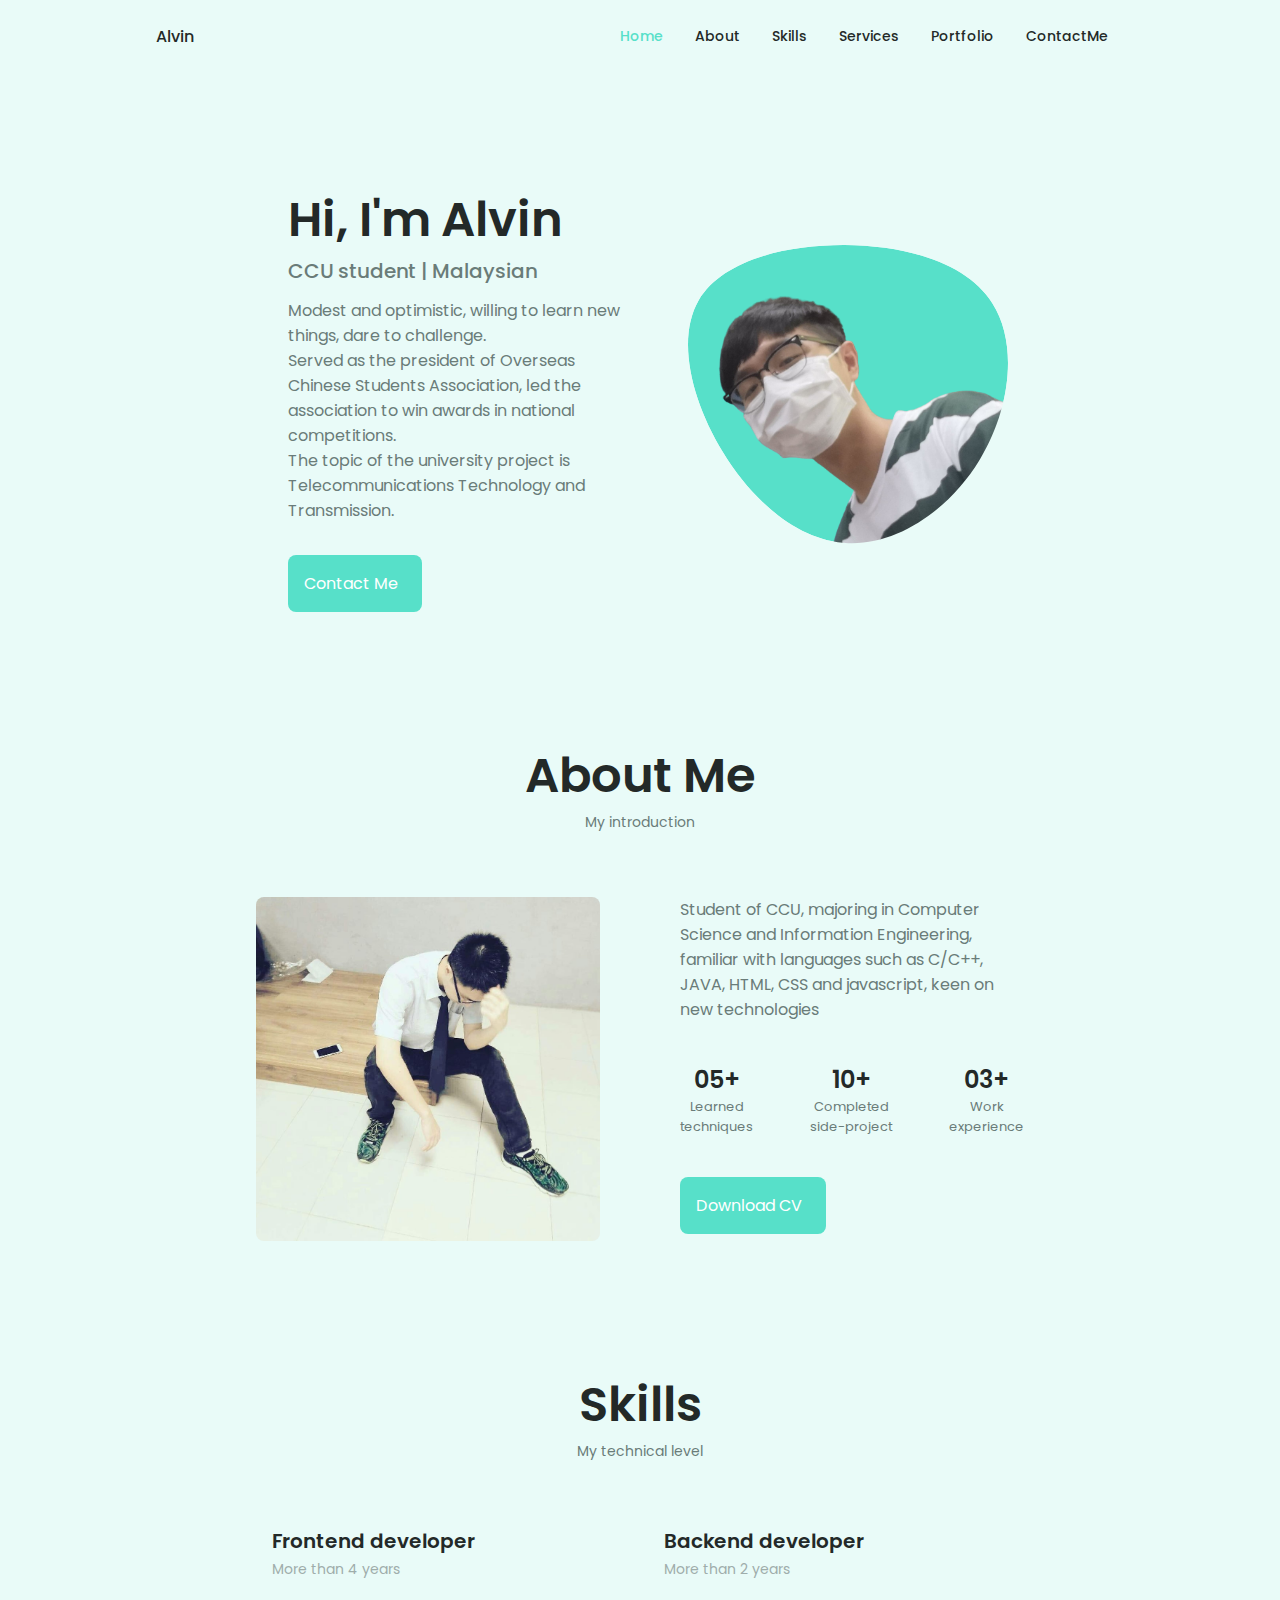
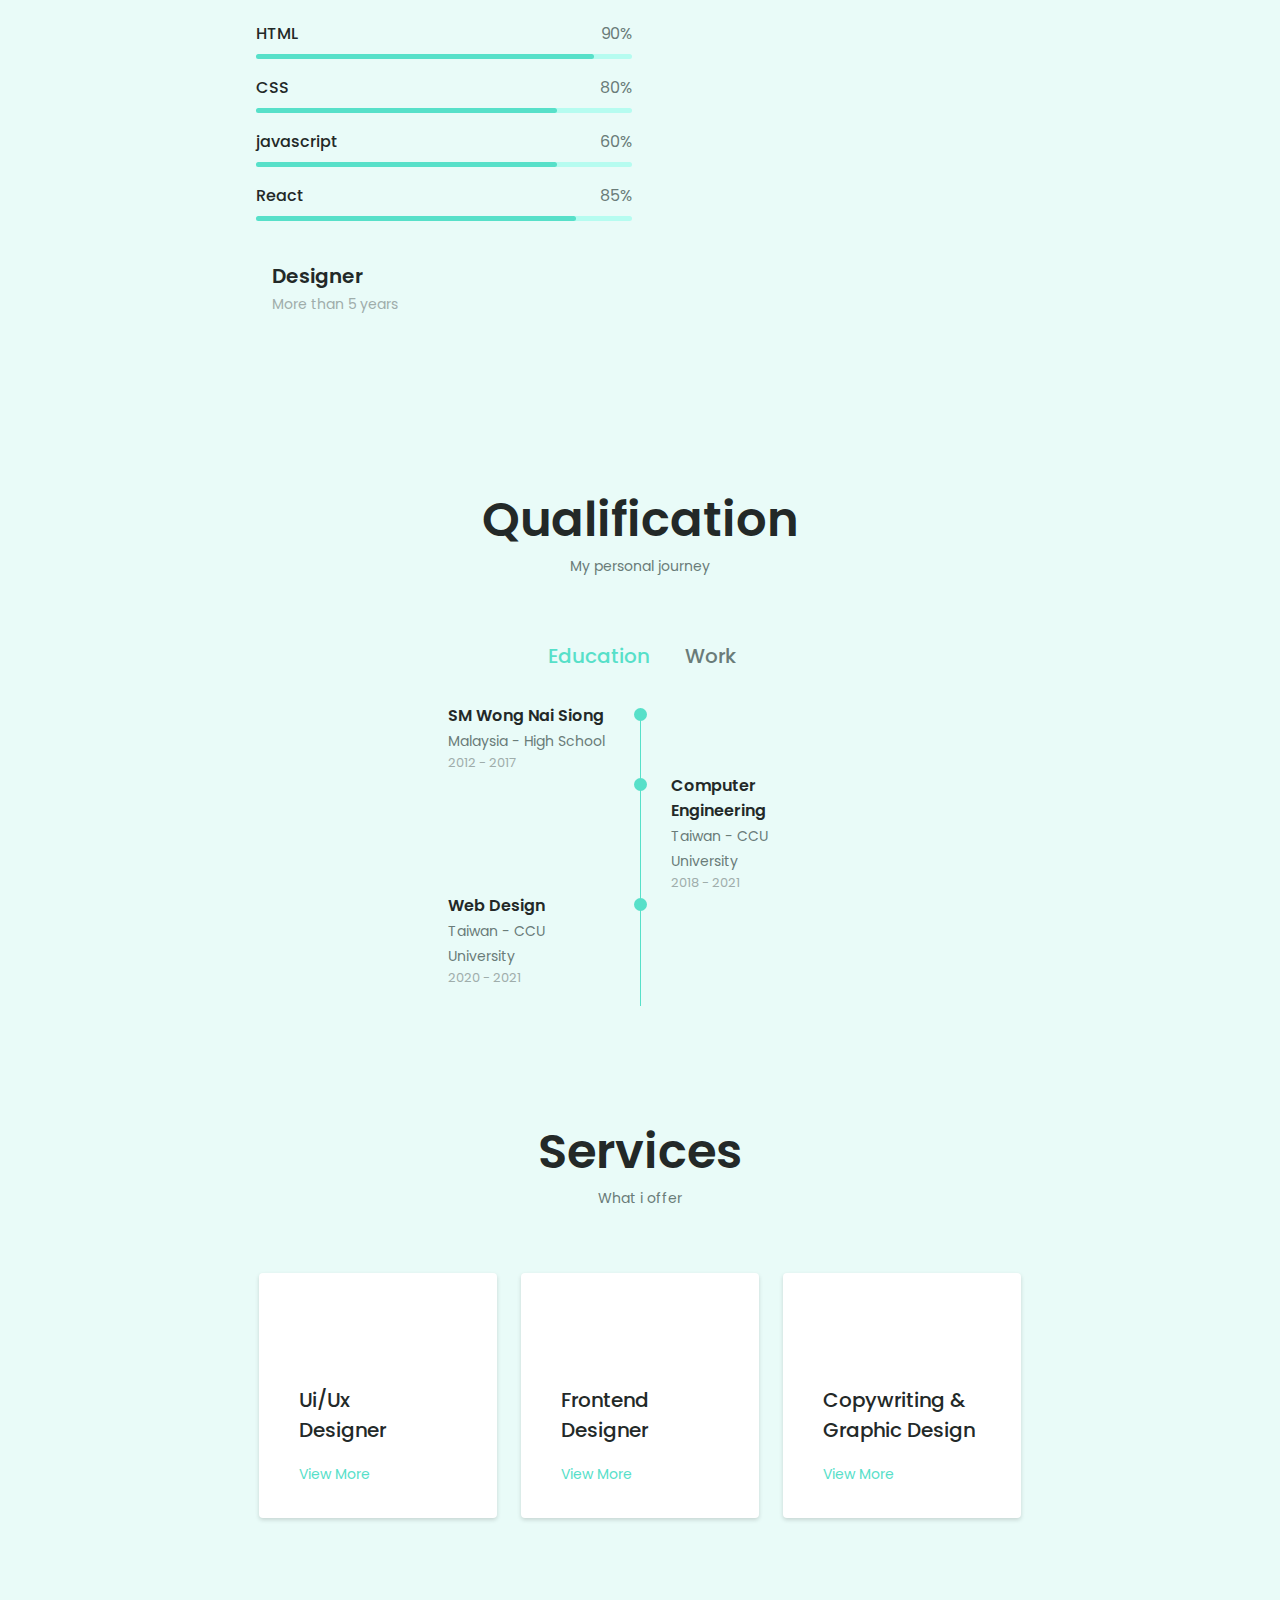
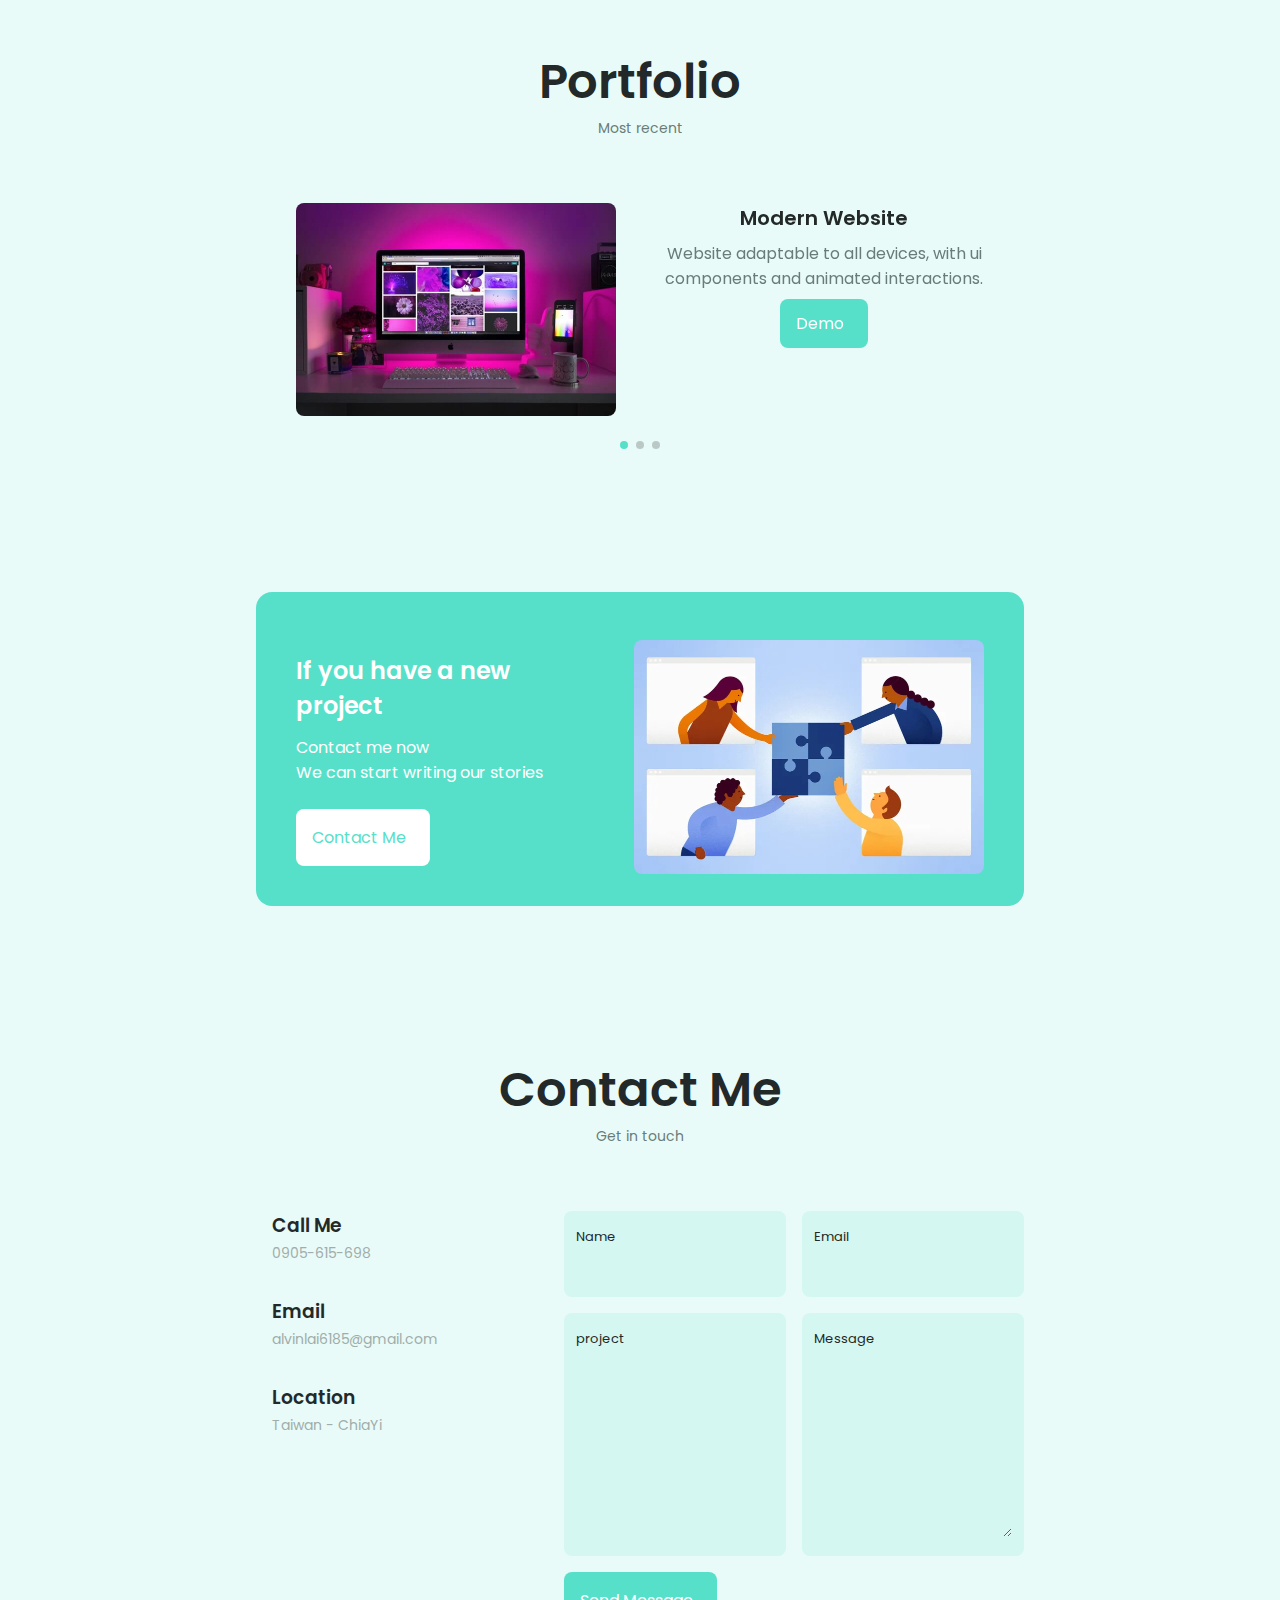
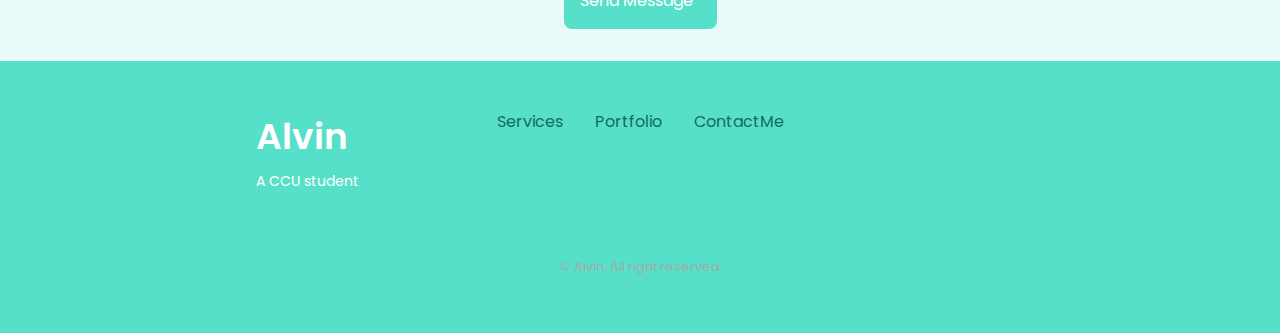
==== responsive-portfolio-website-Alvin/index.html @ c161b9b7 "Update index.html" ====
<!DOCTYPE html>
<html lang="en">

<head>
    <meta charset="UTF-8">
    <meta name="viewport" content="width=device-width, initial-scale=1.0">

    <!--==================== UNICONS ====================-->
    <link rel="stylesheet" href="https://unicons.iconscout.com/release/v4.0.0/css/line.css">

    <!--==================== SWIPER CSS ====================-->
    <link rel="stylesheet" href="assets/css/swiper-bundle.min.css">

    <!--==================== CSS ====================-->
    <link rel="stylesheet" href="assets/css/styles.css">

    <title>Responsive Portfolio Website</title>
</head>

<body>
    <!--==================== HEADER ====================-->
    <header class="header" id="header">
        <nav class="nav container">
            <a href="#" class="nav_logo">Alvin</a>
            <div class="nav_menu" id="nav-menu">
                <ul class="nav_list grid">
                    <li class="nav_item">
                        <a href="#home" class="nav_link active-link">
                            <i class="uil uil-estate nav_icon"></i> Home
                        </a>
                    </li>
                    <li class="nav_item">
                        <a href="#about" class="nav_link">
                            <i class="uil uil-user nav_icon"></i> About
                        </a>
                    </li>
                    <li class="nav_item">
                        <a href="#skills" class="nav_link">
                            <i class="uil uil-file-alt nav_icon"></i> Skills
                        </a>
                    </li>
                    <li class="nav_item">
                        <a href="#services" class="nav_link">
                            <i class="uil uil-briefcase-alt nav_icon"></i> Services
                        </a>
                    </li>
                    <li class="nav_item">
                        <a href="#portfolio" class="nav_link">
                            <i class="uil uil-scenery nav_icon"></i> Portfolio
                        </a>
                    </li>
                    <li class="nav_item">
                        <a href="#contact" class="nav_link">
                            <i class="uil uil-message nav_icon"></i> ContactMe
                        </a>
                    </li>
                </ul>
                <i class="uil uil-times nav_close" id="nav-close"></i>
            </div>

            <div class="nav_btns">
                <!-- Theme change button -->
                <i class="uil uil-moon change-theme" id="theme-button"></i>
                <div class="nav_toggle" id="nav-toggle">
                    <i class="uil uil-apps"></i>
                </div>
            </div>
        </nav>
    </header>

    <!--==================== MAIN ====================-->
    <main class="main">
        <!--==================== HOME ====================-->
        <section class="home section" id="home">
            <div class="home_container container grid">
                <div class="home_content grid">
                    <div class="home_social">
                        <a href="https://www.facebook.com/lai.alvin.148/" target="_blank" class="home_social-icon">
                            <i class="uil uil-facebook-f"></i>
                        </a>

                        <a href="https://www.linkedin.com/in/%E6%88%90%E6%97%BA-%E8%B3%B4-70732a224/" target="_blank" class="home_social-icon">
                            <i class="uil uil-linkedin-alt"></i>
                        </a>

                        <a href="https://github.com/ariesinmy" target="_blank" class="home_social-icon">
                            <i class="uil uil-github-alt"></i>
                        </a>
                    </div>

                    <div class="home_img">
                        <svg class="home_blob" viewBox="0 0 200 187" xmlns="http://www.w3.org/2000/svg"
                            xmlns:xlink="http://www.w3.org/1999/xlink">
                            <mask id="mask0" mask-type="alpha">
                                <path d="M190.312 36.4879C206.582 62.1187 201.309 102.826 182.328 134.186C163.346 165.547 
                                    130.807 187.559 100.226 186.353C69.6454 185.297 41.0228 161.023 21.7403 129.362C2.45775 
                                    97.8511 -7.48481 59.1033 6.67581 34.5279C20.9871 10.1032 59.7028 -0.149132 97.9666 
                                    0.00163737C136.23 0.303176 174.193 10.857 190.312 36.4879Z" />
                            </mask>
                            <g mask="url(#mask0)">
                                <path d="M190.312 36.4879C206.582 62.1187 201.309 102.826 182.328 134.186C163.346 
                                    165.547 130.807 187.559 100.226 186.353C69.6454 185.297 41.0228 161.023 21.7403 
                                    129.362C2.45775 97.8511 -7.48481 59.1033 6.67581 34.5279C20.9871 10.1032 59.7028 
                                    -0.149132 97.9666 0.00163737C136.23 0.303176 174.193 10.857 190.312 36.4879Z" />

                                <image class="home_blob-img" x='12' y='-18' xlink:href="assets/img/alvin.png" />
                            </g>
                        </svg>
                    </div>

                    <div class="home_data">
                        <h1 class="home_title">Hi, I'm Alvin</h1>
                        <h3 class="home_subtitle">CCU student | Malaysian</h3>
                        <p class="home_description">Modest and optimistic, willing to learn new things, dare to
                            challenge.<br>
                            Served as the president of Overseas Chinese Students Association, led the association to win
                            awards in national competitions.<br>
                            The topic of the university project is <br>Telecommunications Technology and Transmission. <br></p>

                        <a href="#contact" class="button button--flex">
                            Contact Me<i class="uil uil-message button_icon"></i>
                        </a>
                    </div>
                </div>
            </div>
        </section>

        <!--==================== ABOUT ====================-->
        <section class="about section" id="about">
            <h2 class="section_title">About Me</h2>
            <span class="section_subtitle">My introduction</span>

            <div class="about_container container grid">
                <img src="assets/img/about_alvin.jpg" alt="" class="about_img">

                <div class="about_data">
                    <p class="about_description">Student of CCU, majoring in Computer Science and Information
                        Engineering, familiar with languages such as C/C++, JAVA, HTML, CSS and javascript, keen on new
                        technologies</p>

                    <div class="about_info">
                        <div>
                            <span class="about_info-title">05+</span>
                            <span class="about_info-name">Learned <br> techniques</span>
                        </div>

                        <div>
                            <span class="about_info-title">10+</span>
                            <span class="about_info-name">Completed <br> side-project</span>
                        </div>

                        <div>
                            <span class="about_info-title">03+</span>
                            <span class="about_info-name">Work <br> experience</span>
                        </div>
                    </div>

                    <div class="about_buttons">
                        <a download="" href="assets/pdf/Alvin.pdf" class="button button--flex">
                            Download CV<i class="uil uil-download-alt button_icon"></i>
                        </a>
                    </div>
                </div>
            </div>
        </section>

        <!--==================== SKILLS ====================-->
        <section class="skills section" id="skills">
            <h2 class="section_title" id="skills">Skills</h2>
            <span class="section_subtitle">My technical level</span>

            <div class="skills_container container grid">
                
                    <!--======= skill 1 =======-->
                    <div class="skills_content skills_open">
                        <div class="skills_header">
                            <i class="uil uil-brackets-curly skills_icon"></i>

                            <div>
                                <h1 class="skills_title">Frontend developer</h1>
                                <span class="skills_subtitle">More than 4 years</span>
                            </div>

                            <i class="uil uil-angle-down skills_arrow"></i>
                        </div>

                        <div class="skills_list grid">
                            <div class="skills_data">
                                <div class="skills_titles">
                                    <h3 class="skills_name">HTML</h3>
                                    <span class="skills_number">90%</span>
                                </div>
                                <div class="skills_bar">
                                    <span class="skills_percentage skills_html"></span>
                                </div>
                            </div>

                            <div class="skills_data">
                                <div class="skills_titles">
                                    <h3 class="skills_name">CSS</h3>
                                    <span class="skills_number">80%</span>
                                </div>
                                <div class="skills_bar">
                                    <span class="skills_percentage skills_css"></span>
                                </div>
                            </div>

                            <div class="skills_data">
                                <div class="skills_titles">
                                    <h3 class="skills_name">javascript</h3>
                                    <span class="skills_number">60%</span>
                                </div>
                                <div class="skills_bar">
                                    <span class="skills_percentage skills_js"></span>
                                </div>
                            </div>

                            <div class="skills_data">
                                <div class="skills_titles">
                                    <h3 class="skills_name">React</h3>
                                    <span class="skills_number">85%</span>
                                </div>
                                <div class="skills_bar">
                                    <span class="skills_percentage skills_react"></span>
                                </div>
                            </div>
                        </div>
                    </div>

                    <!--======= skill 2 =======-->
                    <div class="skills_content skills_close">
                        <div class="skills_header">
                            <i class="uil uil-server-network skills_icon"></i>

                            <div>
                                <h1 class="skills_title">Backend developer</h1>
                                <span class="skills_subtitle">More than 2 years</span>
                            </div>

                            <i class="uil uil-angle-down skills_arrow"></i>
                        </div>

                        <div class="skills_list grid">
                            <div class="skills_data">
                                <div class="skills_titles">
                                    <h3 class="skills_name">PHP</h3>
                                    <span class="skills_number">80%</span>
                                </div>
                                <div class="skills_bar">
                                    <span class="skills_percentage skills_php"></span>
                                </div>
                            </div>

                            <div class="skills_data">
                                <div class="skills_titles">
                                    <h3 class="skills_name">Node JS</h3>
                                    <span class="skills_number">70%</span>
                                </div>
                                <div class="skills_bar">
                                    <span class="skills_percentage skills_node"></span>
                                </div>
                            </div>

                            <div class="skills_data">
                                <div class="skills_titles">
                                    <h3 class="skills_name">Firebase</h3>
                                    <span class="skills_number">90%</span>
                                </div>
                                <div class="skills_bar">
                                    <span class="skills_percentage skills_firebase"></span>
                                </div>
                            </div>

                            <div class="skills_data">
                                <div class="skills_titles">
                                    <h3 class="skills_name">Python</h3>
                                    <span class="skills_number">55%</span>
                                </div>
                                <div class="skills_bar">
                                    <span class="skills_percentage skills_python"></span>
                                </div>
                            </div>
                        </div>
                    </div>

                    <!--======= skill 3 =======-->
                    <div class="skills_content skills_close">
                        <div class="skills_header">
                            <i class="uil uil-swatchbook skills_icon"></i>

                            <div>
                                <h1 class="skills_title">Designer</h1>
                                <span class="skills_subtitle">More than 5 years</span>
                            </div>

                            <i class="uil uil-angle-down skills_arrow"></i>
                        </div>

                        <div class="skills_list grid">
                            <div class="skills_data">
                                <div class="skills_titles">
                                    <h3 class="skills_name">Figma</h3>
                                    <span class="skills_number">80%</span>
                                </div>
                                <div class="skills_bar">
                                    <span class="skills_percentage skills_figma"></span>
                                </div>
                            </div>

                            <div class="skills_data">
                                <div class="skills_titles">
                                    <h3 class="skills_name">Sketch</h3>
                                    <span class="skills_number">85%</span>
                                </div>
                                <div class="skills_bar">
                                    <span class="skills_percentage skills_sketch"></span>
                                </div>
                            </div>

                            <div class="skills_data">
                                <div class="skills_titles">
                                    <h3 class="skills_name">Photoshop</h3>
                                    <span class="skills_number">85%</span>
                                </div>
                                <div class="skills_bar">
                                    <span class="skills_percentage skills_photoshop"></span>
                                </div>
                            </div>
                        </div>
                    </div>
                
            </div>
        </section>

        <!--==================== QUALIFICATION ====================-->
        <section class="qualification section">
            <h2 class="section_title">Qualification</h2>
            <span class="section_subtitle">My personal journey</span>

            <div class="qualification_container container">
                <div class="qualification_tabs">
                    <div class="qualification_button button--flex qualification_active" data-target='#education'>
                        <i class="uil uil-graduation-cap qualification_icon"></i>
                        Education
                    </div>

                    <div class="qualification_button button--flex" data-target='#work'>
                        <i class="uil uil-briefcase-alt qualification_icon"></i>
                        Work
                    </div>
                </div>

                <div class="qualification_sections">
                    <!--============= Qualification Content 1 =============-->
                    <div class="qualification_content qualification_active" data-content id="education">
                        <!--============= Qualification 1 =============-->
                        <div class="qualification_data">
                            <div>
                                <h3 class="qualification_title">SM Wong Nai Siong</h3>
                                <span class="qualification_subtitle">Malaysia - High School</span>
                                <div class="qualification_calendar">
                                    <i class="uil uil-calendar-alt"></i>
                                    2012 - 2017
                                </div>
                            </div>

                            <div>
                                <span class="qualification_rounder"></span>
                                <span class="qualification_line"></span>
                            </div>
                        </div>


                        <!--============= Qualification 2 =============-->
                        <div class="qualification_data">
                            <div></div>

                            <div>
                                <span class="qualification_rounder"></span>
                                <span class="qualification_line"></span>
                            </div>

                            <div>
                                <h3 class="qualification_title">Computer Engineering</h3>
                                <span class="qualification_subtitle">Taiwan - CCU University</span>
                                <div class="qualification_calendar">
                                    <i class="uil uil-calendar-alt"></i>
                                    2018 - 2021
                                </div>
                            </div>
                        </div>

                        <!--============= Qualification 3 =============-->
                        <div class="qualification_data">
                            <div>
                                <h3 class="qualification_title">Web Design</h3>
                                <span class="qualification_subtitle">Taiwan - CCU University</span>
                                <div class="qualification_calendar">
                                    <i class="uil uil-calendar-alt"></i>
                                    2020 - 2021
                                </div>
                            </div>

                            <div>
                                <span class="qualification_rounder"></span>
                                <span class="qualification_line"></span>
                            </div>
                        </div>
                    </div>

                    <!--============= Qualification Content 2 =============-->
                    <div class="qualification_content" data-content id="work">
                        <!--============= Qualification 1 =============-->
                        <div class="qualification_data">
                            <div>
                                <h3 class="qualification_title">Dormitory administrator</h3>
                                <span class="qualification_subtitle">CCU University - Taiwan</span>
                                <div class="qualification_calendar">
                                    <i class="uil uil-calendar-alt"></i>
                                    2019 - now
                                </div>
                            </div>

                            <div>
                                <span class="qualification_rounder"></span>
                                <span class="qualification_line"></span>
                            </div>
                        </div>


                        <!--============= Qualification 2 =============-->
                        <div class="qualification_data">
                            <div></div>

                            <div>
                                <span class="qualification_rounder"></span>
                                <span class="qualification_line"></span>
                            </div>

                            <div>
                                <h3 class="qualification_title">Content Writer</h3>
                                <span class="qualification_subtitle">CCU A.E.R.C - Taiwan</span>
                                <div class="qualification_calendar">
                                    <i class="uil uil-calendar-alt"></i>
                                    2020 - now
                                </div>
                            </div>
                        </div>

                        <!--============= Qualification 3 =============-->
                        <div class="qualification_data">
                            <div>
                                <h3 class="qualification_title">Web Designer</h3>
                                <span class="qualification_subtitle">CCU University - Taiwan</span>
                                <div class="qualification_calendar">
                                    <i class="uil uil-calendar-alt"></i>
                                    2020 - now
                                </div>
                            </div>

                            <div>
                                <span class="qualification_rounder"></span>
                                <!-- <span class="qualification_line"></span> -->
                            </div>
                        </div>
          
                    </div>
                </div>
            </div>
        </section>

        <!--==================== SERVICES ====================-->
        <section class="services section" id="services">
            <h2 class="section_title">Services</h2>
            <span class="section_subtitle">What i offer</span>

            <div class="services_container container grid">
                <!-- SERVICES 1 -->
                <div class="services_content">
                    <div>
                        <i class="uil uil-web-grid services_icon"></i>
                        <h3 class="services_title">Ui/Ux <br> Designer</h3>
                    </div>

                    <span class="button button--flex button--small button--link services_button">
                        View More
                        <i class="uil uil-arrow-right button_icon"></i>
                    </span>

                    <div class="services_modal">
                        <div class="services_modal-content">
                            <h4 class="services_modal-title">Ui/Ux <br> Designer</h4>
                            <i class="uil uil-times services_modal-close"></i>

                            <ul class="services_modal-services grid">
                                <li class="services_modal-service">
                                    <i class="uil uil-check-circle services_modal-icon"></i>
                                    <p>I develop the user interface.</p>
                                </li>
                                <li class="services_modal-service">
                                    <i class="uil uil-check-circle services_modal-icon"></i>
                                    <p>Web page development.</p>
                                </li>
                                <li class="services_modal-service">
                                    <i class="uil uil-check-circle services_modal-icon"></i>
                                    <p>I create ux element interactions.</p>
                                </li>
                                <li class="services_modal-service">
                                    <i class="uil uil-check-circle services_modal-icon"></i>
                                    <p>I position your company brand.</p>
                                </li>
                            </ul>
                        </div>
                    </div>
                </div>
                <!-- SERVICES 2 -->
                <div class="services_content">
                    <div>
                        <i class="uil uil-brackets-curly services_icon"></i>
                        <h3 class="services_title">Frontend <br> Designer</h3>
                    </div>

                    <span class="button button--flex button--small button--link services_button">
                        View More
                        <i class="uil uil-arrow-right button_icon"></i>
                    </span>

                    <div class="services_modal">
                        <div class="services_modal-content">
                            <h4 class="services_modal-title">Frontend <br> Designer</h4>
                            <i class="uil uil-times services_modal-close"></i>

                            <ul class="services_modal-services grid">
                                <ul class="services_modal-services grid">
                                    <li class="services_modal-service">
                                        <i class="uil uil-check-circle services_modal-icon"></i>
                                        <p>I develop web pages based on user needs.</p>
                                    </li>
                                    <li class="services_modal-service">
                                        <i class="uil uil-check-circle services_modal-icon"></i>
                                        <p>Use HTML, CSS, JavaScript and other tools.</p>
                                    </li>
                                    <li class="services_modal-service">
                                        <i class="uil uil-check-circle services_modal-icon"></i>
                                        <p>I use Git & Github for version control.</p>
                                    </li>
                                    <li class="services_modal-service">
                                        <i class="uil uil-check-circle services_modal-icon"></i>
                                        <p>I can code till dawn LOL</p>
                                    </li>
                                </ul>
                            </ul>
                        </div>
                    </div>
                </div>
                <!-- SERVICES 3 -->
                <div class="services_content">
                    <div>
                        <i class="uil uil-pen services_icon"></i>
                        <h3 class="services_title">Copywriting & <br> Graphic Design</h3>
                    </div>

                    <span class="button button--flex button--small button--link services_button">
                        View More
                        <i class="uil uil-arrow-right button_icon"></i>
                    </span>

                    <div class="services_modal">
                        <div class="services_modal-content">
                            <h4 class="services_modal-title">Copywriting &<br> Graphic Design</h4>
                            <i class="uil uil-times services_modal-close"></i>

                            <ul class="services_modal-services grid">
                                <ul class="services_modal-services grid">
                                    <li class="services_modal-service">
                                        <i class="uil uil-check-circle services_modal-icon"></i>
                                        <p>I will understand and reinterpret your product.</p>
                                    </li>
                                    <li class="services_modal-service">
                                        <i class="uil uil-check-circle services_modal-icon"></i>
                                        <p>I do data gathering and summarizing to make it easier for readers to understand.</p>
                                    </li>
                                    <li class="services_modal-service">
                                        <i class="uil uil-check-circle services_modal-icon"></i>
                                        <p>I arranged and designed the layout of print media according to customers' needs.</p>
                                    </li>
                                </ul>
                            </ul>
                        </div>
                    </div>
                </div>
            </div>
        </section>

        <!--==================== PORTFOLIO ====================-->
        <section class="portfolio section" id="portfolio">
            <h2 class="section_title">Portfolio</h2>
            <span class="section_subtitle">Most recent</span>

            <div class="portfolio_container container swiper mySwiper">
                <div class="swiper-wrapper">
                    <!-- Portfolio 1 -->
                    <div class="portfolio_content grid swiper-slide">
                        <img src="assets/img/portfolio1.jpg" alt="portfolioPicture1" class="portfolio_img">
                        <div class="portfilio_data">
                            <h3 class="portfolio_title">Modern Website</h3>
                            <p class="portfolio_description">Website adaptable to all devices, with ui
                                components and animated interactions.
                            </p>
                            <a href="" class="button button--flex button--small portfolio_button">
                                Demo
                                <i class="uil uil-arrow-right button_icon"></i>
                            </a>
                        </div>
                    </div>

                    <!-- Portfolio 2 -->
                    <div class="portfolio_content grid swiper-slide">
                        <img src="assets/img/portfolio2.jpg" alt="portfolioPicture1" class="portfolio_img">
                        <div class="portfilio_data">
                            <h3 class="portfolio_title">Brand Design</h3>
                            <p class="portfolio_description">Website adaptable to all devices, with ui
                                components and animated interactions.
                            </p>
                            <a href="" class="button button--flex button--small portfolio_button">
                                Demo
                                <i class="uil uil-arrow-right button_icon"></i>
                            </a>
                        </div>
                    </div>

                    <!-- Portfolio 3 -->
                    <div class="portfolio_content grid swiper-slide">
                        <img src="assets/img/portfolio3.jpg" alt="portfolioPicture1" class="portfolio_img">
                        <div class="portfilio_data">
                            <h3 class="portfolio_title">Online Store</h3>
                            <p class="portfolio_description">Website adaptable to all devices, with ui
                                components and animated interactions.
                            </p>
                            <a href="" class="button button--flex button--small portfolio_button">
                                Demo
                                <i class="uil uil-arrow-right button_icon"></i>
                            </a>
                        </div>
                    </div>
                </div>
                
                <!-- Add Arrow -->
                <div class="swiper-button-next">
                    <i class="uil uil-angle-right-b swiper-portfolio-icon"></i>
                </div>
                <div class="swiper-button-prev">
                    <i class="uil uil-angle-left-b swiper-portfolio-icon"></i>
                </div>
                
                <!-- Add Pagination -->
                <div class="swiper-pagination"></div>
            </div>
        </section>

        <!--==================== PROJECT IN MIND ====================-->
        <section class="project section">
            <div class="project_bg">
                <div class="project_container container grid">
                    <div class="project_data">
                        <h2 class="project_title">If you have a new project</h2>
                        <p class="project_description">Contact me now <br> We can start writing our stories</p>
                        <a href="" class="button button--flex button--white">
                            Contact Me
                            <i class="uil uil-message project_icon button_icon"></i>
                        </a>
                    </div>

                    <img src="assets/img/project2.webp" alt="project" class="project_img">
                </div>
            </div>
        </section>

        <!-- ==================== TESTIMONIAL ====================
        <section class="testimonial section">
        </section> -->

        <!--==================== CONTACT ME ====================-->
        <section class="contact section" id="contact"> 
            <h2 class="section_title">Contact Me</h2>
            <span class="section_subtitle">Get in touch</span>

            <div class="contact_container container grid">
                <div>
                    <div class="contact_information">
                        <i class="uil uil-phone contact_icon"></i>

                        <div>
                            <h3 class="contct_title">Call Me</h3>
                            <span class="contact_subtitle">0905-615-698</span>
                        </div>
                    </div>

                    <div class="contact_information">
                        <i class="uil uil-envelope contact_icon"></i>

                        <div>
                            <h3 class="contct_title">Email</h3>
                            <span class="contact_subtitle">alvinlai6185@gmail.com</span>
                        </div>
                    </div>

                    <div class="contact_information">
                        <i class="uil uil-map-marker contact_icon"></i>

                        <div>
                            <h3 class="contct_title">Location</h3>
                            <span class="contact_subtitle">Taiwan - ChiaYi</span>
                        </div>
                    </div>
                </div>

                <form action="" class="contact_form grid">
                    <div class="contact_inputs grid">
                        <div class="contact_content">
                            <label for="" class="contact_label">Name</label>
                            <input type="text" class="contact_input">
                        </div>
                        <div class="contact_content">
                            <label for="" class="contact_label">Email</label>
                            <input type="email" class="contact_input">
                        </div>
                        <div class="contact_content">
                            <label for="" class="contact_label">project</label>
                            <input type="text" class="contact_input">
                        </div>
                        <div class="contact_content">
                            <label for="" class="contact_label">Message</label>
                            <textarea name="" id="" cols="" rows="7" class="contact_input"></textarea>
                        </div>

                        <div>
                            <a href="#" class="button button--flex">
                                Send Message
                                <i class="uil uil-message button_icon"></i>
                            </a>
                        </div>
                    </div>
                </form>
            </div>
        </section>
    </main>

    <!--==================== FOOTER ====================-->
    <footer class="footer">
        <div class="footer_bg">
            <div class="footer_container container grid">
                <div>
                    <h1 class="footer_title">Alvin</h1>
                    <span class="footer_subtitle">A CCU student</span>
                </div>

                <ul class="footer_links">
                    <li>
                        <a href="#services" class="footer_links">Services</a>
                    </li>
                    <li>
                        <a href="#portfolio" class="footer_links">Portfolio</a>
                    </li>
                    <li>
                        <a href="#contact" class="footer_links">ContactMe</a>
                    </li>
                </ul>

                <div class="footer_socials">
                    <a href="https://www.facebook.com/lai.alvin.148/" target="_blank" class="footer_social">
                        <i class="uil uil-facebook-f"></i>
                    </a>

                    <a href="https://www.instagram.com/lai.alvin.148/" target="_blank" class="footer_social">
                        <i class="uil uil-instagram"></i>
                    </a>

                    <a href="https://twitter.com/ALVINLA76137565" target="_blank" class="footer_social">
                        <i class="uil uil-twitter-alt"></i>
                    </a>
                </div>
            </div>

            <p class="footer_copy">&#169; Alvin. All right reserved</p>
        </div>
    </footer>

    <!--==================== SCROLL TOP ====================-->
    <a href="#" class="scrollup" id="scroll-up">
        <i class="uil uil-arrow-up scrollup_icon"></i>
    </a>

    <!--==================== SWIPER JS ====================-->
    <script src="assets/js/swiper-bundle.min.js"></script>

    <!--==================== MAIN JS ====================-->
    <script src="assets/js/main.js"></script>
</body>

</html>

<!-- u can get icon here-->
<!-- https://iconscout.com/unicons -->
---- responsive-portfolio-website-Alvin/assets/css/styles.css ----
/*==================== GOOGLE FONTS ====================*/
@import url('https://fonts.googleapis.com/css2?family=Poppins:wght@400;500;600&display=swap');

/*==================== VARIABLES CSS ====================*/
:root {
    --header-height: 3rem;

    /*========== Colors ==========*/
    /* Change favorite color */
    --hue-color: 170;
    /*Purple 250 - Green 142 - Blue 230 - Pink 340*/

    /* HSL color mode */
    --first-color: hsl(var(--hue-color), 69%, 61%);
    --first-color-second: hsl(var(--hue-color), 69%, 61%);
    --first-color-third: hsl(var(--hue-color), 69%, 95%);
    --first-color-alt: hsl(var(--hue-color), 57%, 53%);
    --first-color-lighter: hsl(var(--hue-color), 92%, 85%);
    --first-color-dark: hsl(var(--hue-color), 70%, 25%);
    --title-color: hsl(var(--hue-color), 8%, 15%);
    --text-color: hsl(var(--hue-color), 8%, 45%);
    --text-color-light: hsl(var(--hue-color), 8%, 65%);
    --input-color: hsl(var(--hue-color), 70%, 90%);
    --body-color: hsl(var(--hue-color), 60%, 99%);
    --container-color: #fff;
    --scroll-bar-color: hsl(var(--hue-color), 12%, 90%);
    --scroll-thumb-color: hsl(var(--hue-color), 12%, 70%);

    /*========== Font and typography ==========*/
    --body-font: 'Poppins', sans-serif;

    /* 使用rem單位來設計字體大小.5rem = 8px, 1rem = 16px, 1.5rem = 24px ... */
    --big-font-size: 2rem;
    --h1-font-size: 1.5rem;
    --h2-font-size: 1.25rem;
    --h3-font-size: 1.125rem;
    --normal-font-size: .938rem;
    --small-font-size: .813rem;
    --smaller-font-size: .75rem;

    /*========== Font weight 字體寬度 ==========*/
    --font-medium: 500;
    --font-semi-bold: 600;

    /*========== Margenes Bottom ==========*/
    /* .25rem = 4px, .5rem = 8px, .75rem = 12px ... */
    --mb-0-25: .25rem;
    --mb-0-5: .5rem;
    --mb-0-75: .75rem;
    --mb-1: 1rem;
    --mb-1-5: 1.5rem;
    --mb-2: 2rem;
    --mb-2-5: 2.5rem;
    --mb-3: 3rem;

    /*========== z index z軸的數值 ==========*/
    --z-tooltip: 10;
    --z-fixed: 100;
    --z-modal: 1000;
}

/* Font size for large devices */
@media screen and (min-width: 968px) {
    :root {
        --big-font-size: 3rem;
        --h1-font-size: 2.25rem;
        --h2-font-size: 1.5rem;
        --h3-font-size: 1.25rem;
        --normal-font-size: 1rem;
        --small-font-size: .875rem;
        --smaller-font-size: .813rem;
    }
}

/*========== Variables Dark theme ==========*/
body.dark-theme {
    /* HSL color mode */
    --first-color-second: hsl(var(--hue-color), 30%, 8%);
    --first-color-third: hsl(var(--hue-color), 28%, 12%);
    --title-color: hsl(var(--hue-color), 8%, 95%);
    --text-color: hsl(var(--hue-color), 8%, 75%);
    --input-color: hsl(var(--hue-color), 29%, 16%);
    --body-color: hsl(var(--hue-color), 28%, 12%);
    --container-color: hsl(var(--hue-color), 29%, 16%);
}

/*========== Button Dark/Light ==========*/
.nav_btns {
    display: flex;
    align-items: center;
}

.change-theme {
    font-size: 1.25rem;
    color: var(--title-color);
    margin-right: var(--mb-1);
    cursor: pointer;
}

.change-theme:hover {
    color: var(--first-color);
}

/*==================== BASE ====================*/
/* 星號表示選擇所有元素 */
* {
    box-sizing: border-box;
    padding: 0;
    margin: 0;
}

html {
    scroll-behavior: smooth;
}

body {
    margin: 0 0 var(--header-height) 0;
    font-family: var(--body-font);
    font-size: var(--normal-font-size);
    background-color: var(--first-color-third);
    color: var(--text-color);
}

h1,
h2,
h3,
h4 {
    color: var(--title-color);
    font-weight: var(--font-semi-bold);
}

ul {
    list-style: none;
}

a {
    text-decoration: none;
}

img {
    max-width: 100%;
    height: auto;
}
/*==================== REUSABLE CSS CLASSES 可重複使用的 CSS 類別 ====================*/
.section {
    padding: 2rem 0 4rem;
    /*top left&right bottom */
}

.section_title {
    font-size: var(--big-font-size);
}

.section_subtitle {
    display: block;
    font-size: var(--small-font-size);
    margin-bottom: var(--mb-3);
}

.section_title,
.section_subtitle {
    text-align: center;
}

/*==================== LAYOUT ====================*/
.container {
    max-width: 768px;
    margin-left: var(--mb-1-5);
    margin-right: var(--mb-1-5);
}

.grid {
    display: grid;
    gap: 1rem;
    /* row 和 column 都是 1.5 */
}

.header {
    width: 100%;
    position: fixed;
    bottom: 0;
    left: 0;
    z-index: var(--z-fixed);
    background-color: var(--first-color-third);
}

/*==================== NAV ====================*/
.nav {
    max-width: 968px;
    height: var(--header-height);
    display: flex;
    justify-content: space-between;
    align-items: center;
}

.nav_logo,
.nav_toggle {
    color: var(--title-color);
    font-weight: var(--font-medium);
}

.nav_logo:hover {
    /* 當鼠標在 nav_logo 的element上面時*/
    color: var(--first-color);
}

.nav_toggle {
    font-size: 1.1rem;
    cursor: pointer;
    /*規定鼠標的樣式，pointer是一隻手的圖案*/
}

.nav_toggle:hover {
    color: var(--first-color);
}

@media screen and (max-width: 767px) {
    .nav_menu {
        position: fixed;
        bottom: -100%;
        left: 0;
        width: 100%;
        background-color: var(--body-color);
        padding: 2rem 1.5rem 4rem;
        box-shadow: 0 -1px 4px rgba(0, 0, 0, .15);
        border-radius: 1.5rem 1.5rem 0 0;
        transition: .3s;
        /* 經過 0.5s 後切換為這裡設定的效果 */
    }
}

.nav_list {
    grid-template-columns: repeat(3, 1fr);
    gap: 2rem;
}

.nav_link {
    display: flex;
    flex-direction: column;
    align-items: center;
    font-size: var(--small-font-size);
    color: var(--title-color);
    font-weight: var(--font-medium);
}

.nav_link:hover {
    color: var(--first-color);
}

.nav_icon {
    font-size: 1.5rem;
}

.nav_close {
    position: absolute;
    right: 1.3rem;
    bottom: .5rem;
    font-size: 1.5rem;
    cursor: pointer;
    color: var(--first-color);
}

.nav_close:hover {
    color: var(--first-color-alt);
}

/* show menu */
.show-menu {
    bottom: 0%;
}

/* Active link */
.active-link {
    color: var(--first-color);
}

/* Change background header */
.scroll-header {
    box-shadow: 0 -1px 4px rgba(0, 0, 0, .15);
}

/*==================== HOME ====================*/
.home_container {
    display: flex;
    gap: 1rem;
    /* 用来设置网格行与列之间的间隙 */
}

.home_content {
    grid-template-columns: .5fr 3fr;
    /*將垂直空間分割成 0.5/3.5 和 3/3.5 */
    padding-top: 3.5rem;
    align-items: center;
}

.home_social {
    display: grid;
    grid-template-columns: max-content;
    row-gap: 1rem;
}

.home_social-icon {
    font-size: 1.25rem;
    color: var(--first-color);
}

.home_social-icon:hover {
    color: var(--first-color-alt);
}

.home_blob {
    width: 200px;
    fill: var(--first-color);
}

.home_blob-img {
    height: 300px;
    width: 190px;
}

.home_data {
    grid-column: 1/3;
}

.home_title {
    font-size: var(--big-font-size);
}

.home_subtitle {
    font-size: var(--h3-font-size);
    color: var(--text-color);
    font-weight: var(--font-medium);
    margin-bottom: var(--mb-0-75);
}

.home_description {
    margin-bottom: var(--mb-2);
}

.home_scroll {
    display: none;
}

.home_scroll-button {
    color: var(--first-color);
    transition: .3s;
}

.home_scroll-button:hover {
    transform: translateY(0.25rem);
}

.home_scroll-mouse {
    font-size: 2rem;
}

.home_scroll-name {
    font-size: var(--small-font-size);
    color: var(--title-color);
    font-weight: var(--font-medium);
    margin-right: var(--mb-0-25);
}

.home_scroll-arrow {
    font-size: 1.25rem;
}

/*==================== BUTTONS ====================*/
.button {
    display: inline-block;
    background-color: var(--first-color);
    color: #fff;
    padding: 1rem;
    border-radius: .5rem;
    font-size: var(--font-medium);
}

.button:hover {
    background-color: var(--first-color-alt);
}

.button_icon {
    font-size: 1.25rem;
    margin-left: var(--mb-0-5);
    transition: .3s;
}

.button--white {
    background-color: #fff;
    color: var(--first-color);
}

.button--white:hover {
    background-color: #fff;
}

.button--flex {
    display: inline-flex;
    align-items: center;
}

.button--small {
    padding: .75rem 1rem;
}

.button--link {
    padding: 0;
    background-color: transparent;
    color: var(--first-color);
}

.button--link:hover {
    background-color: transparent;
    color: var(--first-color-alt);
}

/*==================== ABOUT ====================*/
.about_img {
    width: 200px;
    border-radius: .5rem;
    justify-self: center;
    align-self: center;
}

.about_description {
    text-align: center;
    margin-bottom: var(--mb-2-5);
}

.about_info {
    display: flex;
    justify-content: space-evenly;
    margin-bottom: var(--mb-2-5);
}

.about_info-title {
    font-size: var(--h2-font-size);
    font-weight: var(--font-semi-bold);
    color: var(--title-color);
}

.about_info-name {
    font-size: var(--smaller-font-size);
}

.about_info-title,
.about_info-name {
    display: block;
    text-align: center;
}

.about_buttons {
    display: flex;
    justify-content: center;
}

/*==================== SKILLS ====================*/
.skills_container {
    row-gap: 0;
}

.skills_header {
    display: flex;
    align-items: center;
    margin-bottom: var(--mb-2-5);
    cursor: pointer;
}

.skills_icon,
.skills_arrow {
    font-size: 2rem;
    color: var(--first-color);
}

.skills_icon {
    margin-right: var(--mb-1);
}

.skills_title {
    font-size: var(--h3-font-size);
}

.skills_subtitle {
    font-size: var(--small-font-size);
    color: var(--text-color-light);
}

.skills_arrow {
    margin-left: auto;
    transition: .4s;
}

.skills_titles {
    display: flex;
    justify-content: space-between;
    /*项目在行与行之间留有间隔*/
    margin-bottom: var(--mb-0-5);
}

.skills_name {
    font-size: var(--normal-font-size);
    font-weight: var(--font-medium);
}

.skills_bar,
.skills_percentage {
    height: 5px;
    border-radius: .25rem;
}

.skills_bar {
    background-color: var(--first-color-lighter);
}

.skills_percentage {
    display: block;
    /*此元素将显示为块级元素，此元素前后会带有换行符*/
    background-color: var(--first-color);
}

.skills_html {
    width: 90%;
}

.skills_css {
    width: 80%;
}

.skills_js {
    width: 80%;
}

.skills_react {
    width: 85%;
}

.skills_php {
    width: 80%;
}

.skills_node {
    width: 70%;
}

.skills_firebase {
    width: 90%;
}

.skills_python {
    width: 55%;
}

.skills_figma {
    width: 80%;
}

.skills_sketch {
    width: 85%;
}

.skills_photoshop {
    width: 85%;
}

.skills_close .skills_list {
    height: 0;
    overflow: hidden;
}

.skills_open .skills_list {
    height: max-content;
    /* why? */
    margin-bottom: var(--mb-2-5);
}

.skills_open .skills_arrow {
    transform: rotate(-180deg);
}

/*==================== QUALIFICATION ====================*/
.qualification_container {
    position: initial;
    z-index: auto;
}

.qualification_tabs {
    display: flex;
    justify-content: space-evenly;
    margin-bottom: var(--mb-2);
}

.qualification_button {
    font-size: var(--h3-font-size);
    font-weight: var(--font-medium);
    cursor: pointer;
}

.qualification_button:hover {
    color: var(--first-color);
}

.qualification_icon {
    font-size: 1.8rem;
    margin-right: var(--mb-0-25);
}

.qualification_data {
    display: grid;
    grid-template-columns: 1fr max-content 1fr;
    column-gap: 1.5rem;
}

.qualification_title {
    font-size: var(--normal-font-size);
    font-weight: var(--font-semi-bold);
}

.qualification_subtitle {
    /* display: inline-block; */
    font-size: var(--small-font-size);
    margin-bottom: var(--mb-1);
}

.qualification_calendar {
    font-size: var(--smaller-font-size);
    color: var(--text-color-light);
}

.qualification_rounder {
    display: inline-block;
    width: 13px;
    height: 13px;
    background-color: var(--first-color);
    border-radius: 50%;
}

.qualification_line {
    display: block;
    position: relative;
    width: 1px;
    height: 100%;
    background-color: var(--first-color);
    transform: translate(6px, -7px);
    /* position: initial; */
    z-index: -1;
}

.qualification [data-content] {
    display: none;
}

.qualification_active[data-content] {
    display: block;
}

.qualification_button.qualification_active {
    color: var(--first-color);
}

.qualification_sections {
    display: flex;
    justify-content: center;
}

/*==================== SERVICES ====================*/
.services_container {
    gap: 1.5rem;
    grid-template-columns: repeat(2, 1fr);
}

.services_content {
    /* position: relative; */
    background-color: var(--container-color);
    padding: 3.5rem .5rem 1.25rem 1.5rem;
    border-radius: .25rem;
    box-shadow: 0 2px 4px rgba(0, 0, 0, .15);
    transition: .3s;
}

.services_content:hover {
    box-shadow: 0 4px 8px rgba(0, 0, 0, .15);
}

.services_icon {
    display: block;
    font-size: 1.5rem;
    color: var(--first-color);
    margin-bottom: var(--mb-1);
}

.services_title {
    font-size: var(--h3-font-size);
    margin-bottom: var(--mb-1);
    font-weight: var(--font-medium);
}

.services_button {
    cursor: pointer;
    font-size: var(--small-font-size);
}

.services_button:hover .button_icon {
    transform: translate(.25rem);
}

.services_modal {
    position: fixed;
    top: 0;
    left: 0;
    right: 0;
    bottom: 0;
    background-color: rgba(0, 0, 0, .5);
    display: flex;
    align-items: center;
    justify-content: center;
    padding: 0 1rem;
    z-index: var(--z-modal);
    opacity: 0;
    /*设置元素的不透明等级, 0(完全透明) ~ 1（完全不透明）*/
    visibility: hidden;
    /*属性规定元素是否可见, hidden隐藏，visible可见 */
    transition: .3s;
}

.services_modal-content {
    position: relative;
    background-color: var(--container-color);
    padding: 1.5rem;
    border-radius: .5rem;
}

.services_modal-services {
    row-gap: 1rem;
}

.services_modal-service {
    display: flex;
}

.services_modal-title {
    font-size: var(--h3-font-size);
    font-weight: var(--font-medium);
    margin-bottom: var(--mb-1-5);
}

.services_modal-close {
    position: absolute;
    top: 1rem;
    right: 1rem;
    font-size: 1.5rem;
    color: var(--first-color);
    cursor: pointer;
}

.services_modal-icon {
    color: var(--first-color);
    margin-right: var(--mb-0-25);
}


/* Active Modal */
.active-modal {
    opacity: 1;
    visibility: visible;
}

/*==================== PORTFOLIO ====================*/
.portfolio_container {
    overflow: initial;
}

.portfolio_content {
    padding: 0 1.5rem;
}

.portfolio_img {
    width: 265px;
    border-radius: .5rem;
    justify-self: center;
}

.portfolio_title {
    font-size: var(--h3-font-size);
    margin-bottom: var(--mb-0-5);
}

.portfolio_description {
    margin-bottom: var(--mb-0-5);
}

.portfolio_button:hover .button_icon {
    transform: translateX(.25rem);
}

.swiper-wrapper{
    z-index: -1;
}

.swiper-button-prev::after,
.swiper-button-next::after {
    content: '';
}

.swiper-portfolio-icon {
    font-size: 2rem;
    color: var(--first-color);
}

.swiper-button-prev {
    left: -.5rem;
}

.swiper-button-next {
    right: -.5rem;
}

.swiper-container-horizontal>.swiper-pagination-bullets {
    bottom: -2.5rem;
}

.swiper-pagination-bullet-active {
    background-color: var(--first-color);
}

.swiper-button-prev,
.swiper-button-next,
.swiper-pagination-bullet {
    outline: none;
}
.swiper-pagination{
    transform: translateY(50px);
}
/*==================== PROJECT IN MIND ====================*/
.project_img {
    border-radius: .5rem;
    width: 350px;
    justify-self: center;
    align-self: center;
}

.project {
    text-align: center;
}

.project_bg {
    background-color: var(--first-color-second);
    padding-top: 3rem;
    padding-bottom: 1.25rem;
}

.project_title {
    font-size: var(--h2-font-size);
    margin-bottom: var(--mb-0-75);
}

.project_description {
    margin-bottom: var(--mb-1-5);
}

.project_title,
.project_description {
    color: #fff;
}

/*==================== TESTIMONIAL ====================*/


/*==================== CONTACT ME ====================*/
.contact_container {
    row-gap: 3rem;
}

.contact_information {
    display: flex;
    margin-bottom: var(--mb-2);
}

.contact_icon {
    font-size: 2rem;
    color: var(--first-color);
    margin-right: var(--mb-1);
}

.contact_title {
    font-size: var(--h3-font-size);
    font-weight: var(--font-medium);
}

.contact_subtitle {
    font-size: var(--small-font-size);
    color: var(--text-color-light);
}

.contact_content {
    background-color: var(--input-color);
    border-radius: .5rem;
    padding: .75rem;
}

.contact_label {
    font-size: var(--smaller-font-size);
    color: var(--title-color);
}


.contact_input {
    width: 100%;
    background-color: var(--input-color);
    color: var(--text-color);
    font-family: var(--body-font);
    font-size: var(--normal-font-size);
    border: none;
    outline: none;
    padding: .25rem .5rem .5rem 0;
}

/*==================== FOOTER ====================*/
.footer {
    /* padding-top: 2rem; */
}

.footer_container {
    row-gap: 3rem;
}

.footer_bg {
    background-color: var(--first-color-second);
    padding: 2rem 0 3rem;
    z-index: var(--z-modal);
}

.footer_title {
    font-size: var(--h1-font-size);
    margin-bottom: var(--mb-0-25);
}

.footer_subtitle {
    font-size: var(--small-font-size);
}

.footer_links {
    display: flex;
    flex-direction: column;
    row-gap: 1.5rem;
    color: var(--first-color-dark);
    margin-bottom: 0.5rem;
}

.footer_links:hover {
    color: var(--first-color-lighter);
}

.footer_socials {
    color: #fff;
}

.footer_social {
    font-size: 1.25rem;
    margin-right: var(--mb-1-5);
}

.footer_social:hover {
    color: var(--first-color-lighter);
}

.footer_copy {
    font-size: var(--smaller-font-size);
    text-align: center;
    color: var(--text-color-light);
    margin-top: var(--mb-2);
}

.footer_title,
.footer_subtitle,
.footer_link,
.footer_social {
    color: #fff;
}

/*========== SCROLL UP ==========*/
.scrollup {
    position: fixed;
    right: 1rem;
    bottom: -20%;
    background-color: var(--first-color);
    opacity: .8;
    padding: 0 .3rem;
    border-radius: .4rem;
    z-index: var(--z-tooltip);
    transition: .4s;
}

.scrollup:hover {
    background-color: var(--first-color-alt);
}

.scrollup_icon {
    font-size: 1.5rem;
    color: #fff;
}

/* Show scroll */
.show_scroll {
    bottom: 5rem;
}

/*========== SCROLL BAR ==========*/
::-webkit-scrollbar {
    width: .60rem;
    background-color: var(--scroll-bar-color);
    border-radius: .5rem;
}

::-webkit-scrollbar-thumb {
    background-color: var(--scroll-thumb-color);
    border-radius: .5rem;
}

/*==================== MEDIA QUERIES ====================*/
/* For small devices */
@media screen and (max-width: 350px) {
    .container {
        margin-left: 1rem;
    }

    /* .nav_menu{
    } */

    .home_content {
        grid-template-columns: .25fr 3fr;
    }

    .home_blob {
        width: 180px;
    }

    .skills_title {
        font-size: var(--normal-font-size);
    }

    .qualification_data {
        gap: .5rem;
    }

    .services_container {
        grid-template-columns: max-content;
        justify-content: center;
    }

    .services_content {
        padding-right: 3.5rem;
    }

    .services_modal {
        padding: 0 .5rem;
    }

    .project_img {
        width: 200px;
    }
}

/* For medium devices */
@media screen and (min-width: 568px) {
    .home_content {
        grid-template-columns: max-content 1fr 1fr;
    }

    .home_data {
        grid-column: initial;
    }

    .home_img {
        order: 1;
        justify-self: center;
    }

    .about_container,
    .skills_container,
    .portfolio_content,
    .project_container,
    .contact_container,
    .footer_container {
        grid-template-columns: repeat(2, 1fr);
    }

    .qualification_sections {
        display: grid;
        grid-template-columns: 0.6fr;
        justify-content: center;
    }
}

@media screen and (min-width: 768px) {
    .container {
        margin-left: auto;
        margin-right: auto;
    }

    body {
        margin: 0;
    }

    .section {
        padding: 6rem 0 2rem;
    }

    .section_subtitle {
        margin-bottom: 4rem;
    }

    .header {
        top: 0;
        bottom: initial;
    }

    .header,
    .main,
    .footer_container {
        padding: 0 1rem;
        /* top&bottom left&right*/
    }

    .nav {
        height: calc(var(--header-height) + 1.5rem);
        column-gap: 1rem;
    }

    .nav_icon,
    .nav_close,
    .nav_toggle {
        display: none;
    }

    .nav_list {
        display: flex;
        column-gap: 2rem;
    }

    .nav_menu {
        margin-left: auto;
    }

    .change-theme {
        margin: 0;
    }

    .home_container {
        row-gap: 5rem;
    }

    .home_content {
        padding-top: 5.5rem;
        column-gap: 2rem;
    }

    .home_blob {
        width: 270px;
    }

    .home_scroll {
        display: block;
    }

    .home_scroll-button {
        margin-left: 3rem;
    }

    .about_container {
        column-gap: 5rem;
    }

    .about_img {
        width: 350px;
    }

    .about_description {
        text-align: initial;
    }

    .about_info {
        justify-content: space-between;
    }

    .about_buttons {
        justify-content: initial;
    }

    .qualification_tabs {
        justify-content: center;
    }

    .qualification_button {
        margin: 0 var(--mb-1);
    }

    .qualification_sections {
        grid-template-columns: .5fr;
    }

    .services_container {
        grid-template-columns: repeat(3, 1fr);
        justify-content: center;
    }

    .services_icon {
        font-size: 2rem;
    }

    .services_content {
        padding: 6rem 0 2rem 2.5rem;
    }

    .services_modal-content {
        width: 450px;
    }

    .portfolio_img {
        width: 320px;
    }

    .portfolio_content {
        text-align: center;
    }

    .project {
        text-align: initial;
    }

    .project_bg {
        background: none;
    }

    .project_container {
        background-color: var(--first-color-second);
        border-radius: 1rem;
        padding: 3rem 2.5rem 2rem;
        grid-template-columns: 1fr max-content;
        column-gap: 3rem;
    }

    .project_data {
        padding-top: .8rem;
    }

    .footer_container {
        grid-template-columns: repeat(3, 1fr);
    }

    .footer_bg {
        padding: 3rem 0 3.5rem;
    }

    .footer_links {
        flex-direction: row;
        column-gap: 2rem;
    }

    .footer_socials {
        justify-self: flex-end;
    }

    .footer_copy {
        margin-top: 4rem;
    }
}

/* For large devices */
@media screen and (min-width: 1024px) {

    .header,
    .main,
    .footer_container {
        padding: 0;
        /* all 0*/
    }

    .home_blob {
        width: 320px;
    }

    .home_social {
        transform: translate(-6rem);
    }

    .services_container {
        grid-template-columns: repeat(3, 238px);
    }

    .portfolio_content {
        column-gap: rem;
    }

    .swiper-portfolio-icon {
        font-size: 3.5rem;
    }

    .swiper-button-prev {
        left: -3.5rem;
    }

    .swiper-button-next {
        right: -3.5rem;
    }

    .swiper-container-horizontal>.swiper-pagination-bullets {
        bottom: -4.5rem;
    }

    .contact_form {
        width: 460px;
    }

    .contact_inputs {
        grid-template-columns: repeat(2, 1fr);
    }
}

/* what is flex */
/* https://www.ruanyifeng.com/blog/2015/07/flex-grammar.html */
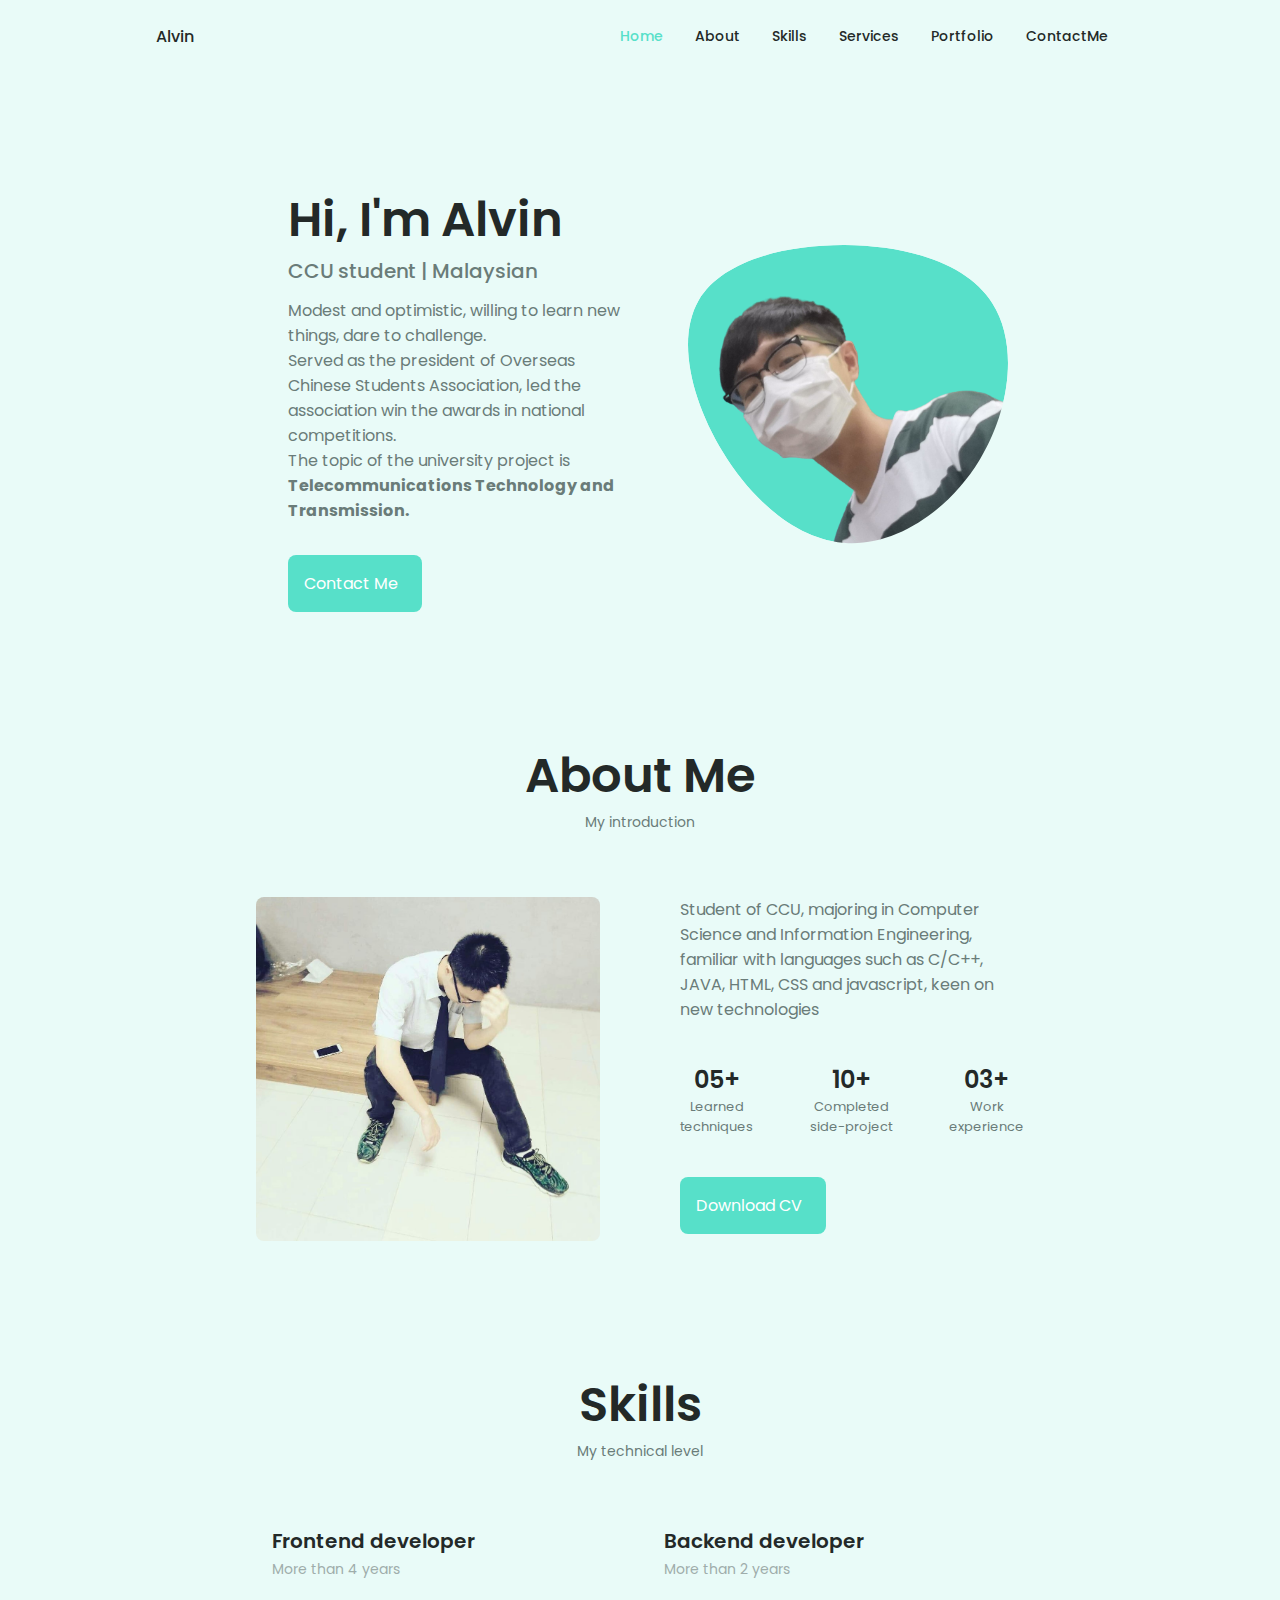
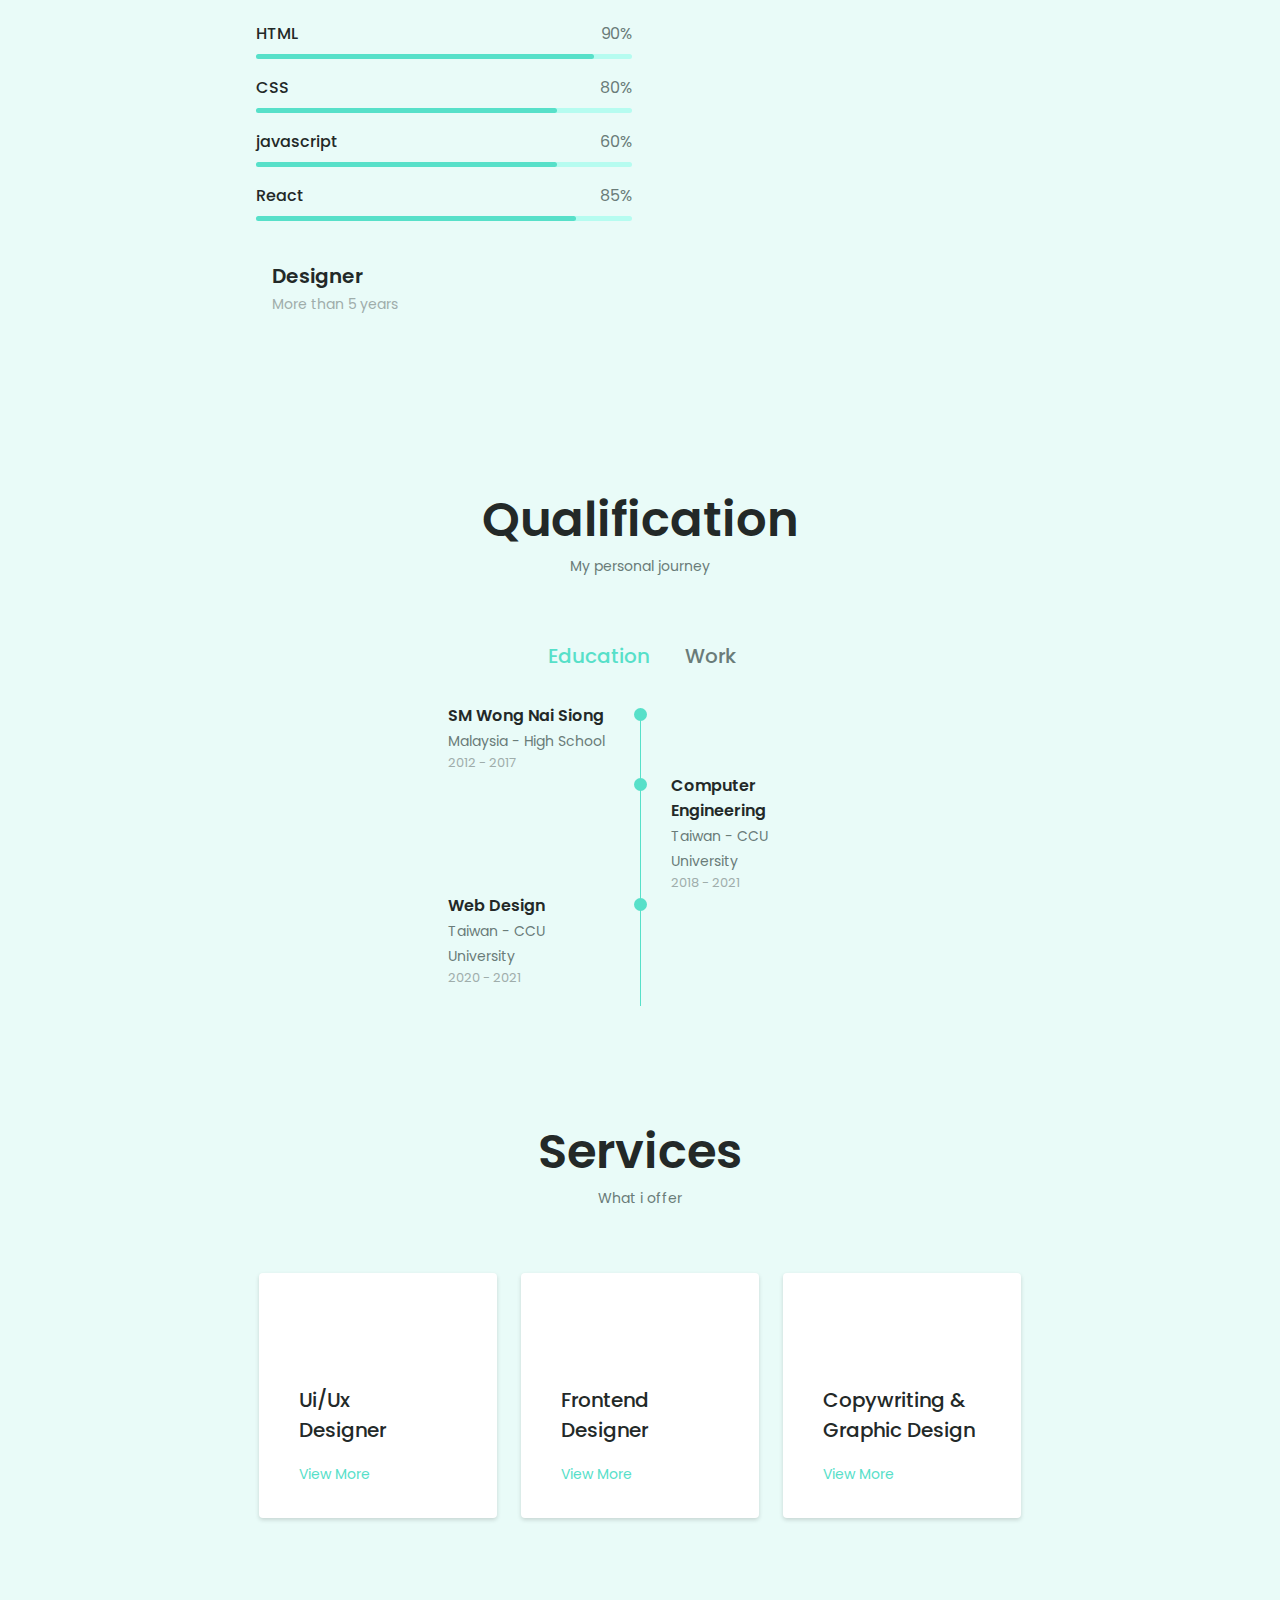
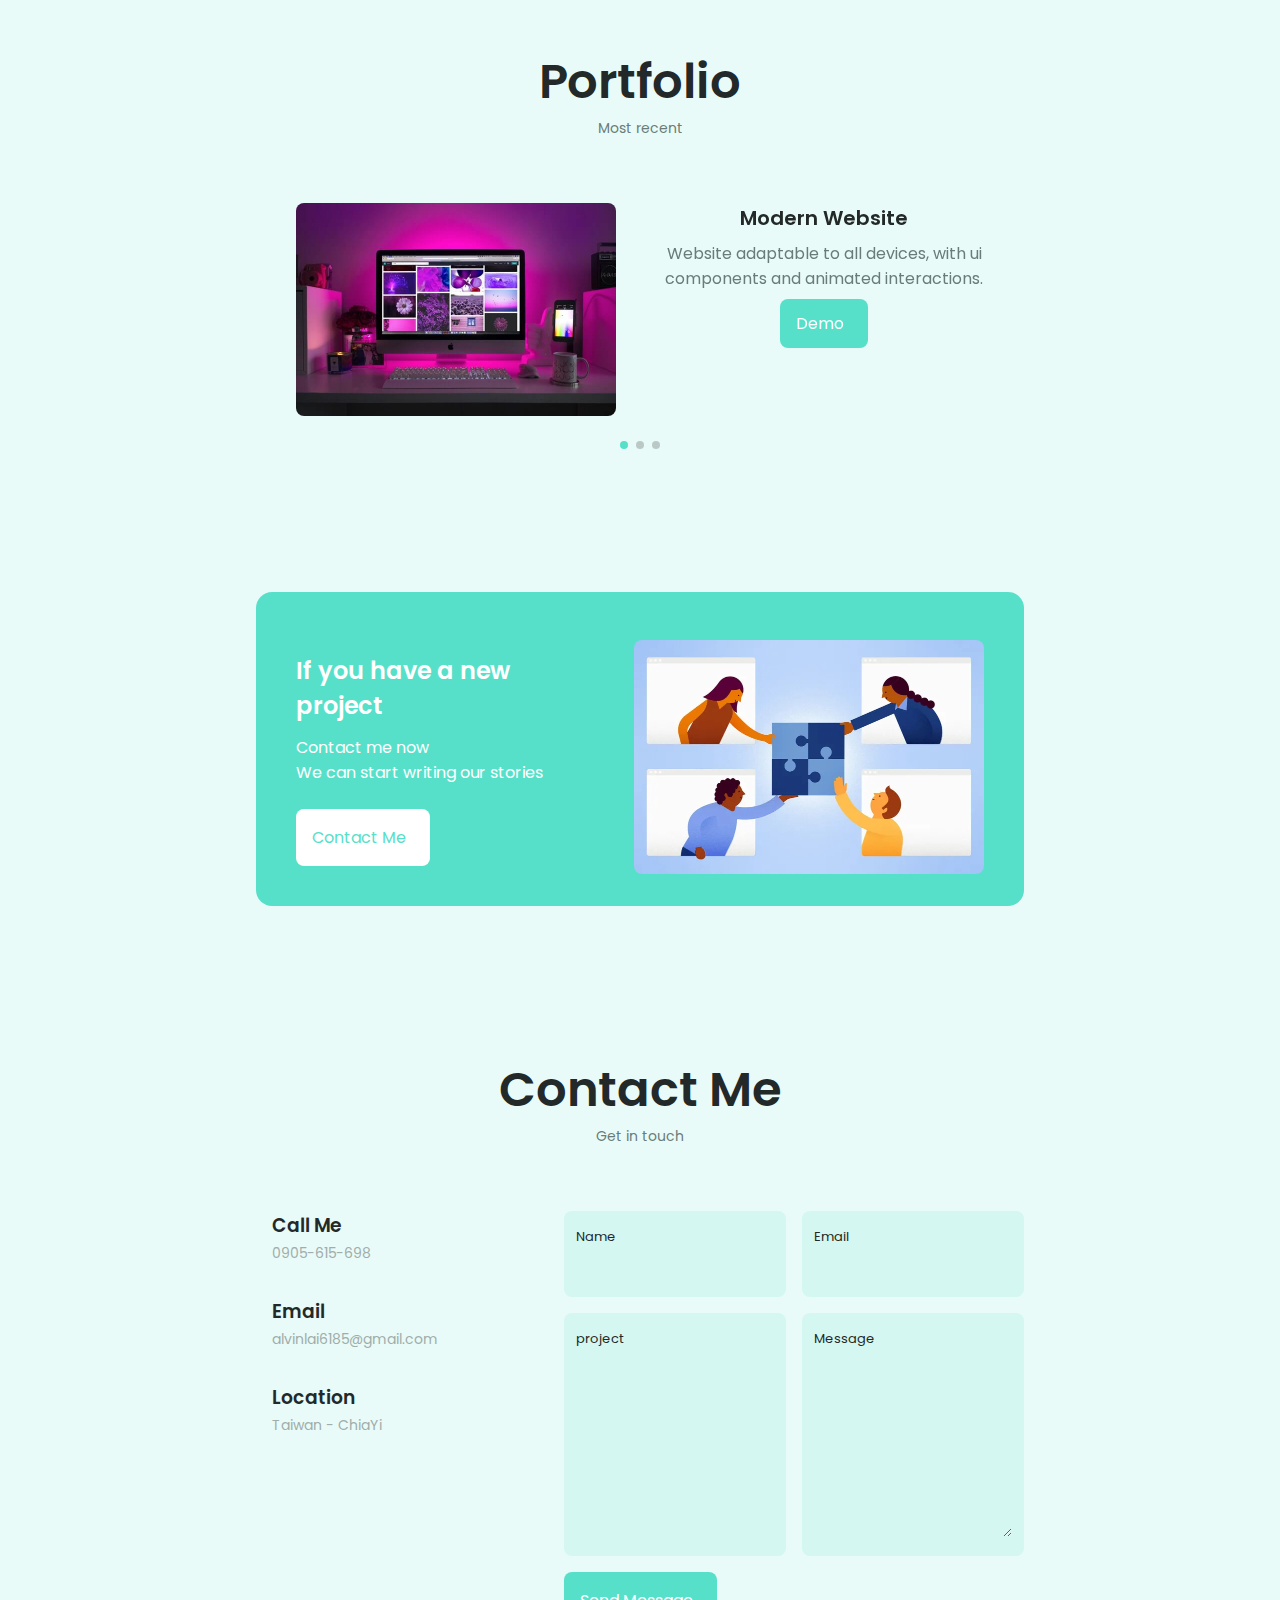
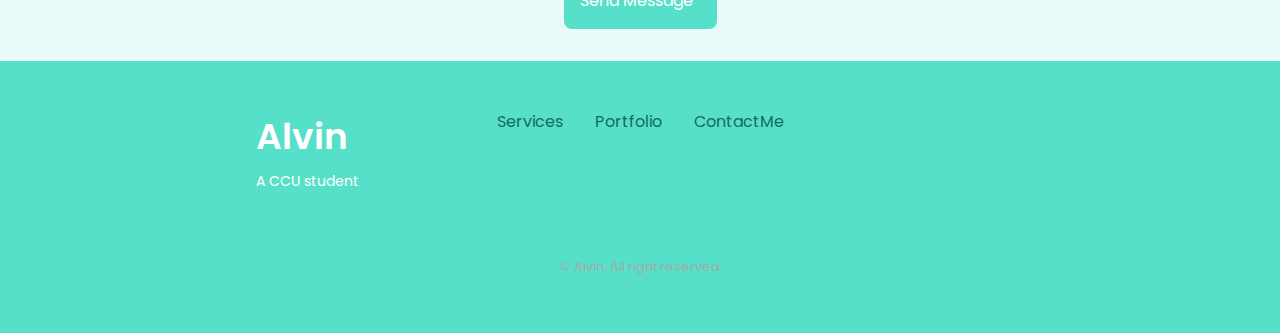
==== commit c00f25c1: "Update index.html" ====
--- a/responsive-portfolio-website-Alvin/index.html
+++ b/responsive-portfolio-website-Alvin/index.html
@@ -113,9 +113,9 @@
                         <h3 class="home_subtitle">CCU student | Malaysian</h3>
                         <p class="home_description">Modest and optimistic, willing to learn new things, dare to
                             challenge.<br>
-                            Served as the president of Overseas Chinese Students Association, led the association to win
+                            Served as the president of Overseas Chinese Students Association, led the association win the
                             awards in national competitions.<br>
-                            The topic of the university project is <br>Telecommunications Technology and Transmission. <br></p>
+                            The topic of the university project is <b>Telecommunications Technology and Transmission.</b></p>
 
                         <a href="#contact" class="button button--flex">
                             Contact Me<i class="uil uil-message button_icon"></i>
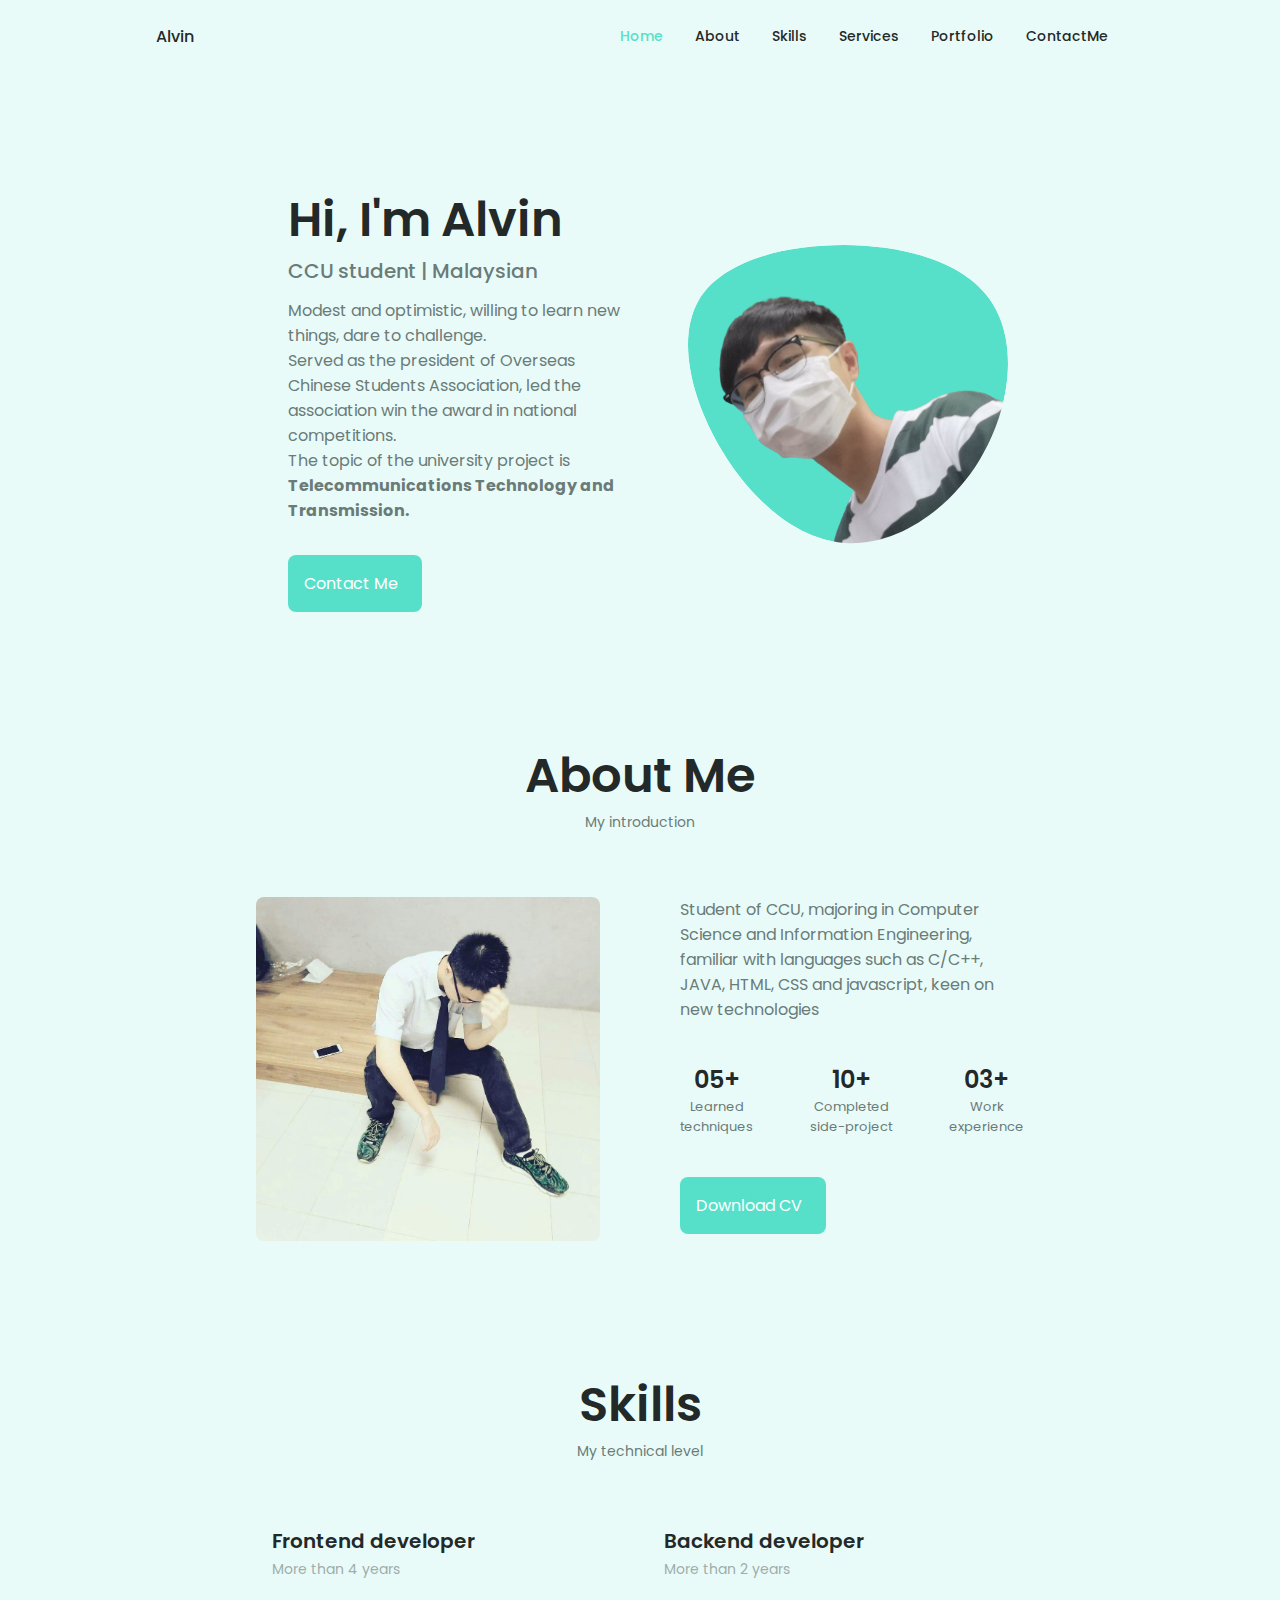
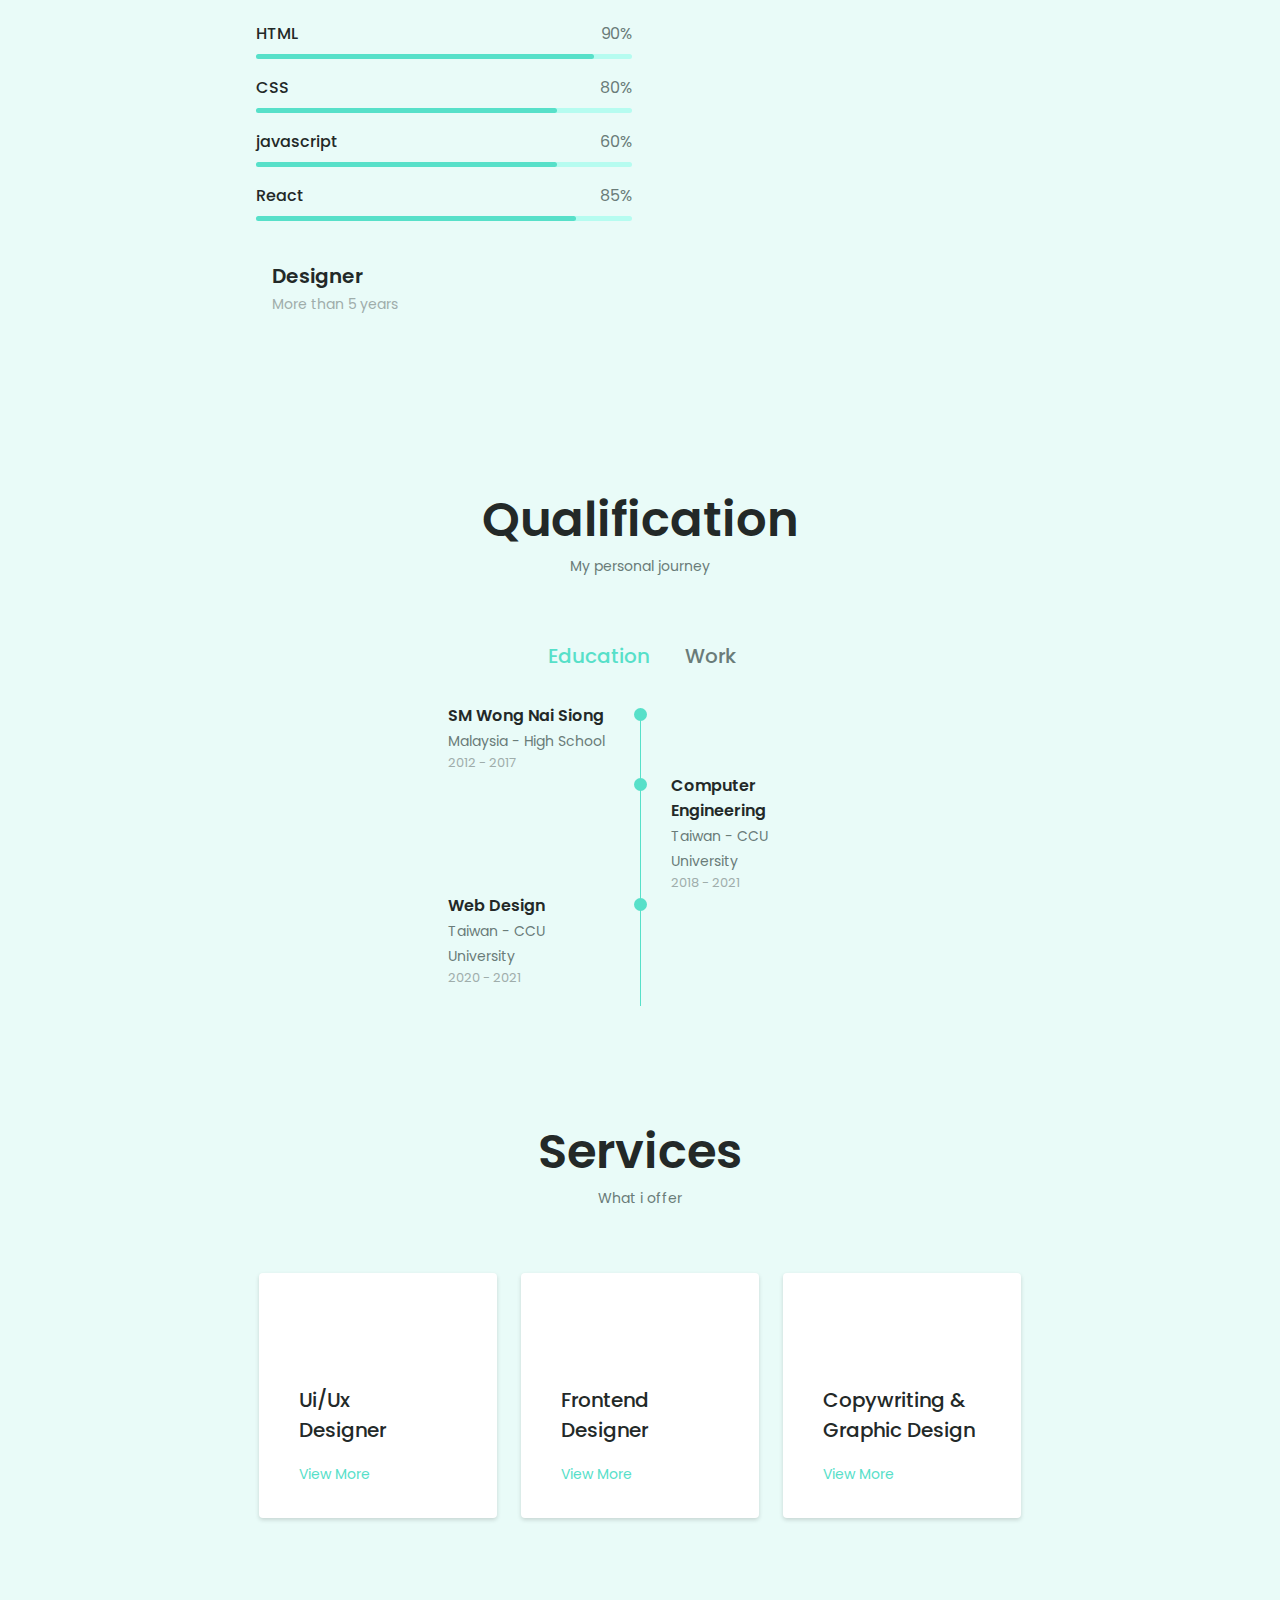
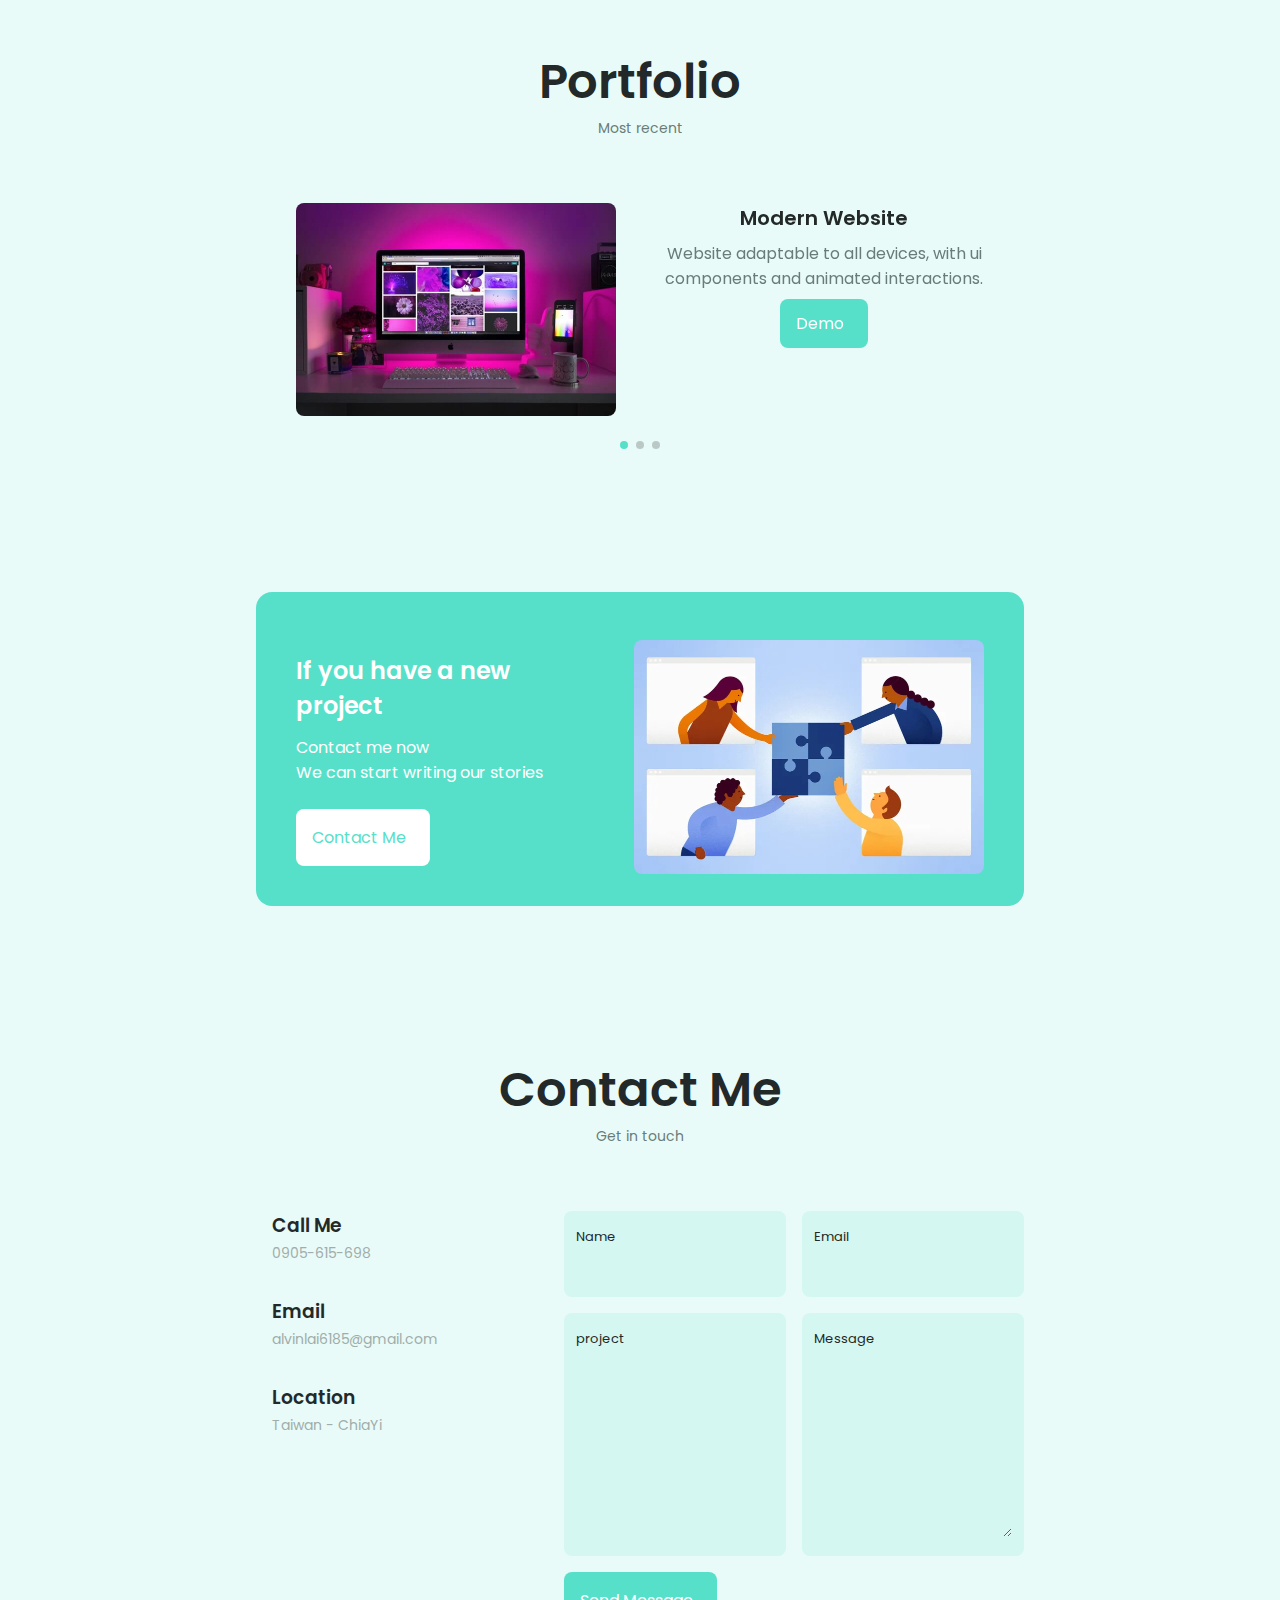
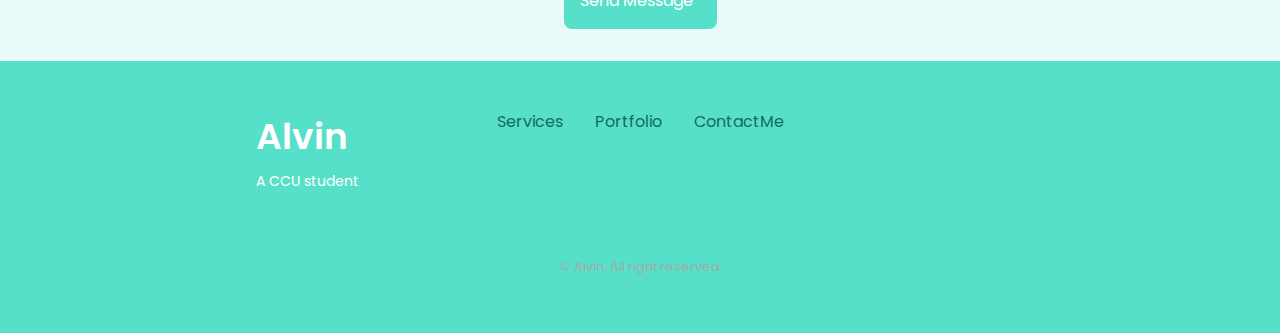
==== commit 557dc1f2: "Update index.html" ====
--- a/responsive-portfolio-website-Alvin/index.html
+++ b/responsive-portfolio-website-Alvin/index.html
@@ -114,7 +114,7 @@
                         <p class="home_description">Modest and optimistic, willing to learn new things, dare to
                             challenge.<br>
                             Served as the president of Overseas Chinese Students Association, led the association win the
-                            awards in national competitions.<br>
+                            award in national competitions.<br>
                             The topic of the university project is <b>Telecommunications Technology and Transmission.</b></p>
 
                         <a href="#contact" class="button button--flex">
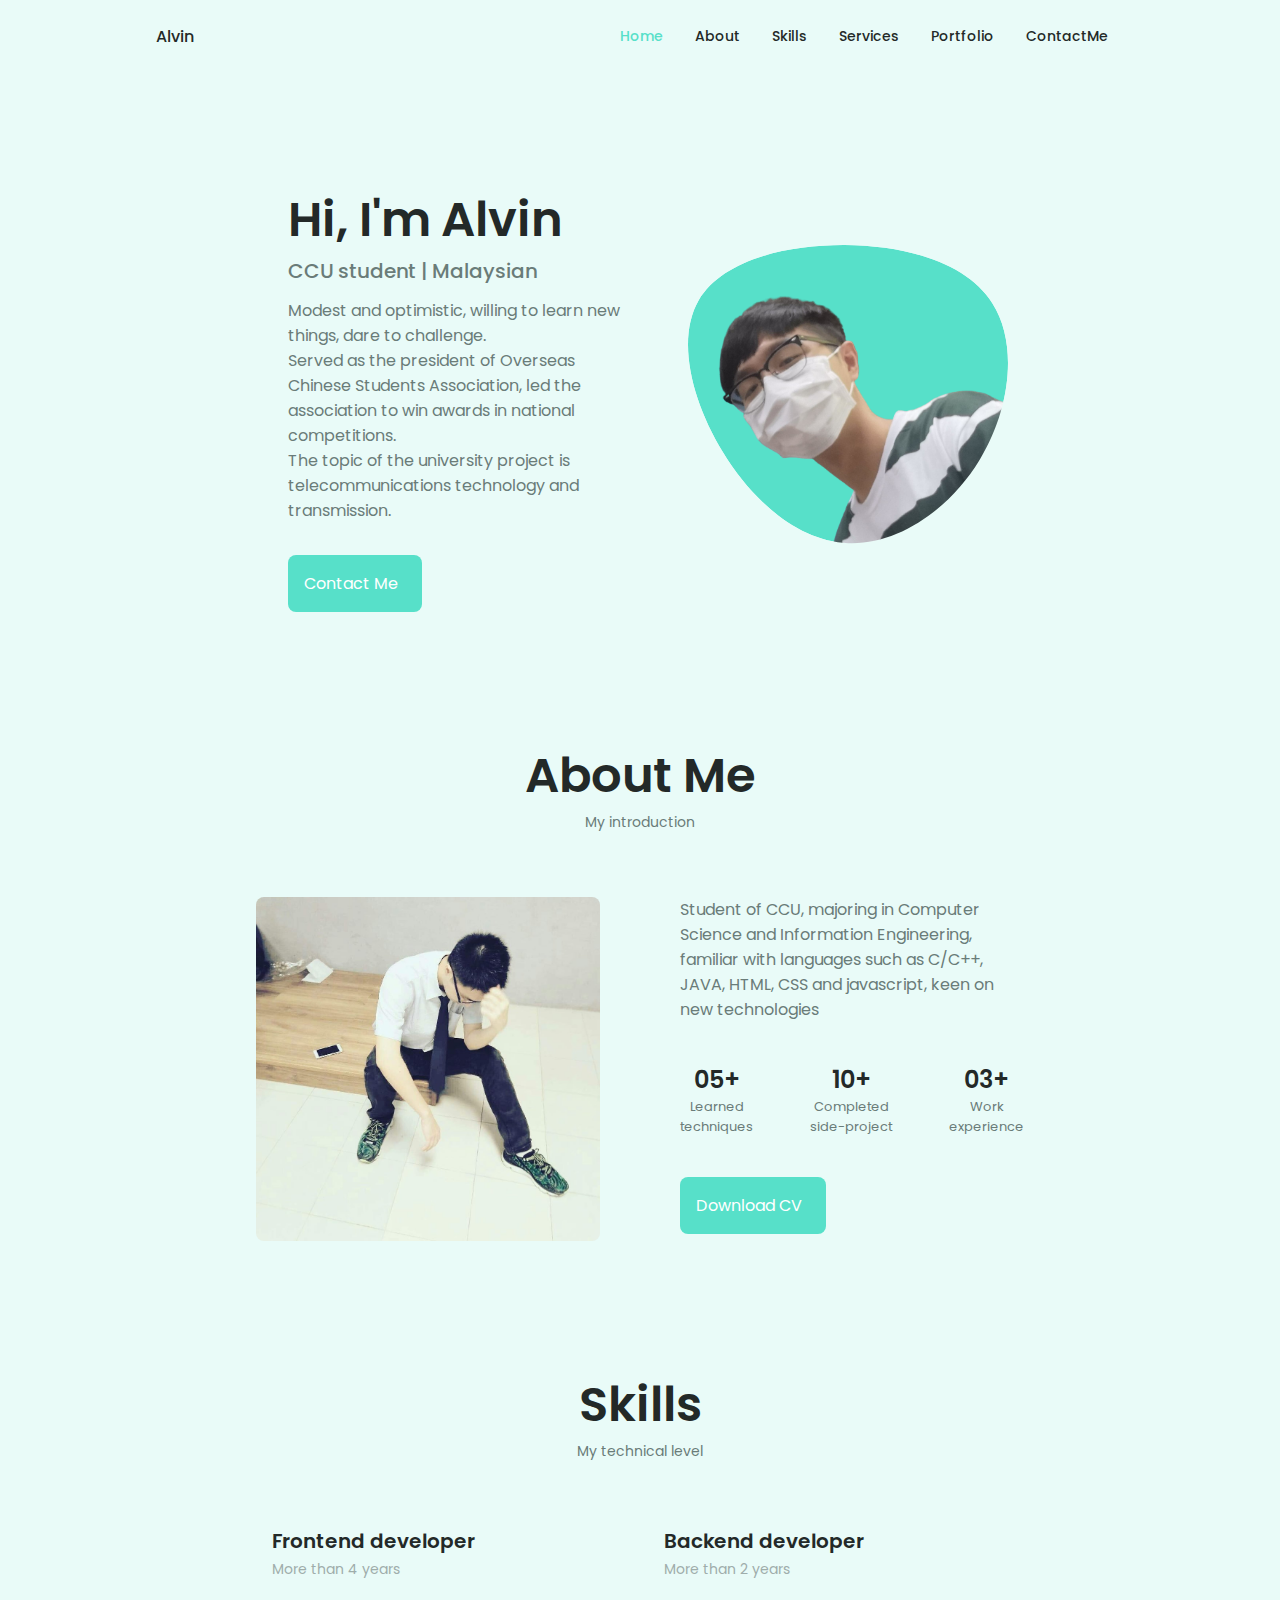
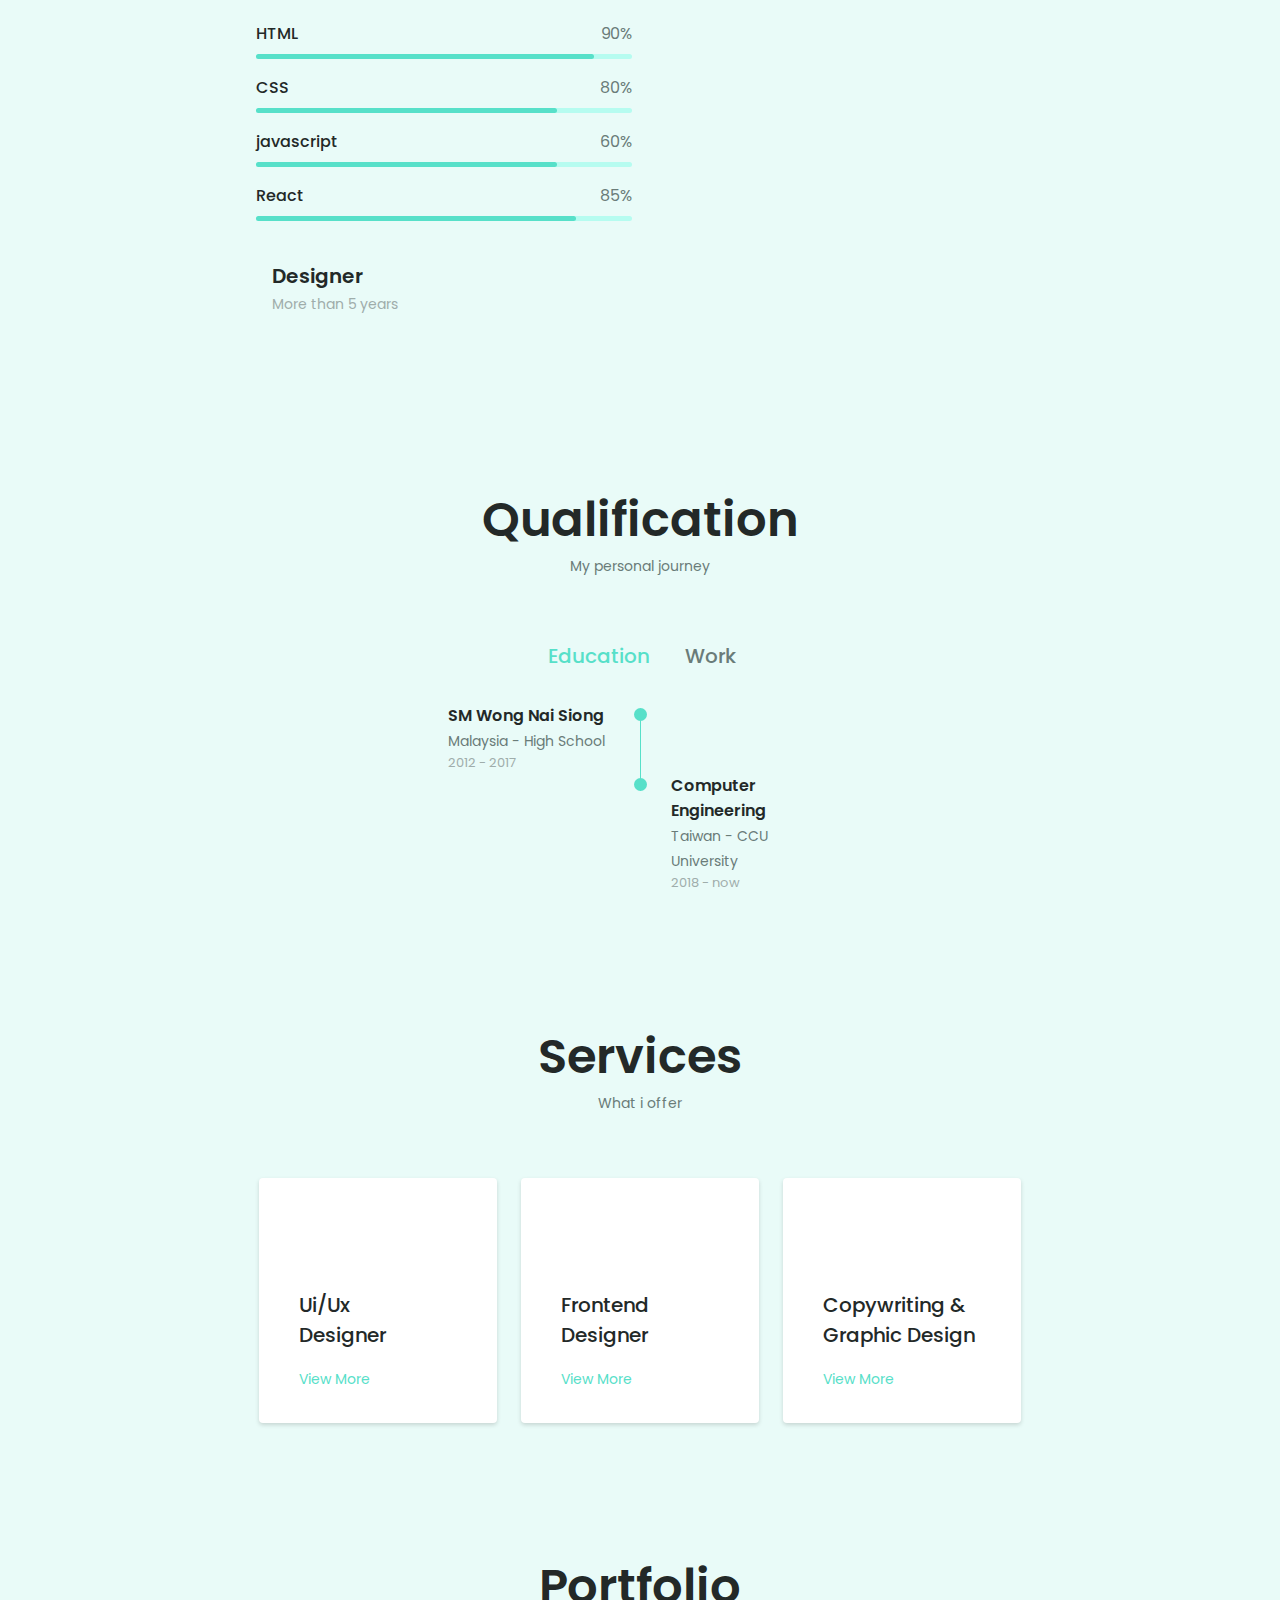
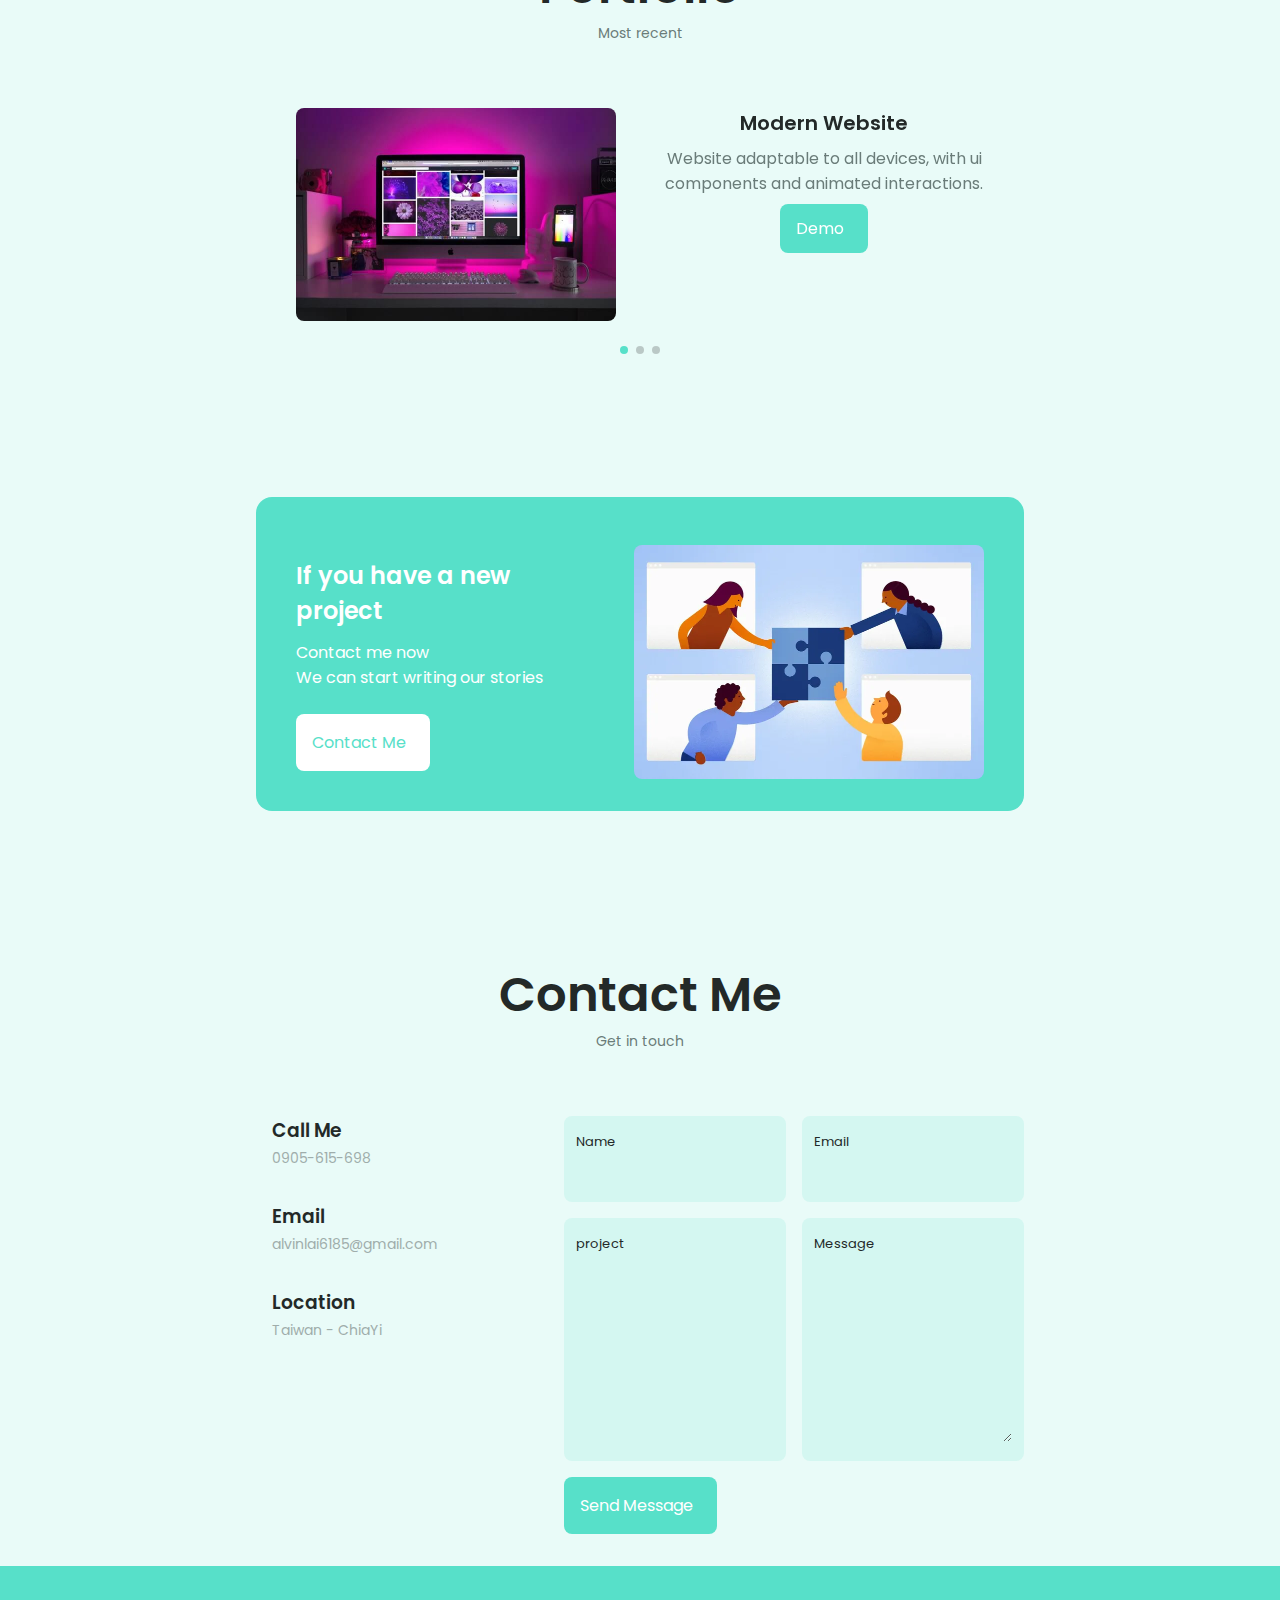
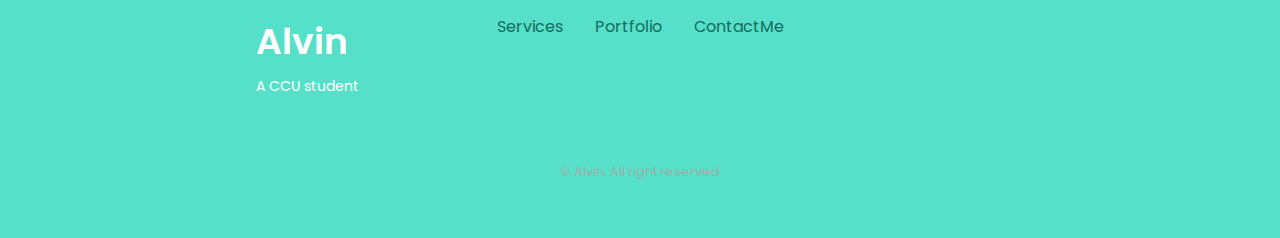
==== commit aeabbe4a: "Update index.html" ====
--- a/responsive-portfolio-website-Alvin/index.html
+++ b/responsive-portfolio-website-Alvin/index.html
@@ -79,7 +79,8 @@
                             <i class="uil uil-facebook-f"></i>
                         </a>
 
-                        <a href="https://www.linkedin.com/in/%E6%88%90%E6%97%BA-%E8%B3%B4-70732a224/" target="_blank" class="home_social-icon">
+                        <a href="https://www.linkedin.com/in/%E6%88%90%E6%97%BA-%E8%B3%B4-70732a224/" target="_blank"
+                            class="home_social-icon">
                             <i class="uil uil-linkedin-alt"></i>
                         </a>
 
@@ -113,9 +114,9 @@
                         <h3 class="home_subtitle">CCU student | Malaysian</h3>
                         <p class="home_description">Modest and optimistic, willing to learn new things, dare to
                             challenge.<br>
-                            Served as the president of Overseas Chinese Students Association, led the association win the
-                            award in national competitions.<br>
-                            The topic of the university project is <b>Telecommunications Technology and Transmission.</b></p>
+                            Served as the president of Overseas Chinese Students Association, led the association to win
+                            awards in national competitions.<br>
+                            The topic of the university project is telecommunications technology and transmission.</p>
 
                         <a href="#contact" class="button button--flex">
                             Contact Me<i class="uil uil-message button_icon"></i>
@@ -156,7 +157,7 @@
                     </div>
 
                     <div class="about_buttons">
-                        <a download="" href="assets/pdf/Alvin.pdf" class="button button--flex">
+                        <a download="" href="assets/pdf/Alexa-Cv.pdf" class="button button--flex">
                             Download CV<i class="uil uil-download-alt button_icon"></i>
                         </a>
                     </div>
@@ -170,165 +171,155 @@
             <span class="section_subtitle">My technical level</span>
 
             <div class="skills_container container grid">
-                
-                    <!--======= skill 1 =======-->
-                    <div class="skills_content skills_open">
-                        <div class="skills_header">
-                            <i class="uil uil-brackets-curly skills_icon"></i>
-
-                            <div>
-                                <h1 class="skills_title">Frontend developer</h1>
-                                <span class="skills_subtitle">More than 4 years</span>
-                            </div>
-
-                            <i class="uil uil-angle-down skills_arrow"></i>
-                        </div>
-
-                        <div class="skills_list grid">
-                            <div class="skills_data">
-                                <div class="skills_titles">
-                                    <h3 class="skills_name">HTML</h3>
-                                    <span class="skills_number">90%</span>
-                                </div>
-                                <div class="skills_bar">
-                                    <span class="skills_percentage skills_html"></span>
-                                </div>
-                            </div>
-
-                            <div class="skills_data">
-                                <div class="skills_titles">
-                                    <h3 class="skills_name">CSS</h3>
-                                    <span class="skills_number">80%</span>
-                                </div>
-                                <div class="skills_bar">
-                                    <span class="skills_percentage skills_css"></span>
-                                </div>
-                            </div>
-
-                            <div class="skills_data">
-                                <div class="skills_titles">
-                                    <h3 class="skills_name">javascript</h3>
-                                    <span class="skills_number">60%</span>
-                                </div>
-                                <div class="skills_bar">
-                                    <span class="skills_percentage skills_js"></span>
-                                </div>
-                            </div>
-
-                            <div class="skills_data">
-                                <div class="skills_titles">
-                                    <h3 class="skills_name">React</h3>
-                                    <span class="skills_number">85%</span>
-                                </div>
-                                <div class="skills_bar">
-                                    <span class="skills_percentage skills_react"></span>
-                                </div>
-                            </div>
-                        </div>
-                    </div>
-
-                    <!--======= skill 2 =======-->
-                    <div class="skills_content skills_close">
-                        <div class="skills_header">
-                            <i class="uil uil-server-network skills_icon"></i>
-
-                            <div>
-                                <h1 class="skills_title">Backend developer</h1>
-                                <span class="skills_subtitle">More than 2 years</span>
-                            </div>
-
-                            <i class="uil uil-angle-down skills_arrow"></i>
-                        </div>
-
-                        <div class="skills_list grid">
-                            <div class="skills_data">
-                                <div class="skills_titles">
-                                    <h3 class="skills_name">PHP</h3>
-                                    <span class="skills_number">80%</span>
-                                </div>
-                                <div class="skills_bar">
-                                    <span class="skills_percentage skills_php"></span>
-                                </div>
-                            </div>
-
-                            <div class="skills_data">
-                                <div class="skills_titles">
-                                    <h3 class="skills_name">Node JS</h3>
-                                    <span class="skills_number">70%</span>
-                                </div>
-                                <div class="skills_bar">
-                                    <span class="skills_percentage skills_node"></span>
-                                </div>
-                            </div>
-
-                            <div class="skills_data">
-                                <div class="skills_titles">
-                                    <h3 class="skills_name">Firebase</h3>
-                                    <span class="skills_number">90%</span>
-                                </div>
-                                <div class="skills_bar">
-                                    <span class="skills_percentage skills_firebase"></span>
-                                </div>
-                            </div>
-
-                            <div class="skills_data">
-                                <div class="skills_titles">
-                                    <h3 class="skills_name">Python</h3>
-                                    <span class="skills_number">55%</span>
-                                </div>
-                                <div class="skills_bar">
-                                    <span class="skills_percentage skills_python"></span>
-                                </div>
-                            </div>
-                        </div>
-                    </div>
-
-                    <!--======= skill 3 =======-->
-                    <div class="skills_content skills_close">
-                        <div class="skills_header">
-                            <i class="uil uil-swatchbook skills_icon"></i>
-
-                            <div>
-                                <h1 class="skills_title">Designer</h1>
-                                <span class="skills_subtitle">More than 5 years</span>
-                            </div>
-
-                            <i class="uil uil-angle-down skills_arrow"></i>
-                        </div>
-
-                        <div class="skills_list grid">
-                            <div class="skills_data">
-                                <div class="skills_titles">
-                                    <h3 class="skills_name">Figma</h3>
-                                    <span class="skills_number">80%</span>
-                                </div>
-                                <div class="skills_bar">
-                                    <span class="skills_percentage skills_figma"></span>
-                                </div>
-                            </div>
-
-                            <div class="skills_data">
-                                <div class="skills_titles">
-                                    <h3 class="skills_name">Sketch</h3>
-                                    <span class="skills_number">85%</span>
-                                </div>
-                                <div class="skills_bar">
-                                    <span class="skills_percentage skills_sketch"></span>
-                                </div>
-                            </div>
-
-                            <div class="skills_data">
-                                <div class="skills_titles">
-                                    <h3 class="skills_name">Photoshop</h3>
-                                    <span class="skills_number">85%</span>
-                                </div>
-                                <div class="skills_bar">
-                                    <span class="skills_percentage skills_photoshop"></span>
-                                </div>
-                            </div>
-                        </div>
-                    </div>
-                
+
+                <!--======= skill 1 =======-->
+                <div class="skills_content skills_open">
+                    <div class="skills_header">
+                        <i class="uil uil-brackets-curly skills_icon"></i>
+
+                        <div>
+                            <h1 class="skills_title">Frontend developer</h1>
+                            <span class="skills_subtitle">More than 4 years</span>
+                        </div>
+
+                        <i class="uil uil-angle-down skills_arrow"></i>
+                    </div>
+
+                    <div class="skills_list grid">
+                        <div class="skills_data">
+                            <div class="skills_titles">
+                                <h3 class="skills_name">HTML</h3>
+                                <span class="skills_number">90%</span>
+                            </div>
+                            <div class="skills_bar">
+                                <span class="skills_percentage skills_html"></span>
+                            </div>
+                        </div>
+
+                        <div class="skills_data">
+                            <div class="skills_titles">
+                                <h3 class="skills_name">CSS</h3>
+                                <span class="skills_number">80%</span>
+                            </div>
+                            <div class="skills_bar">
+                                <span class="skills_percentage skills_css"></span>
+                            </div>
+                        </div>
+
+                        <div class="skills_data">
+                            <div class="skills_titles">
+                                <h3 class="skills_name">javascript</h3>
+                                <span class="skills_number">60%</span>
+                            </div>
+                            <div class="skills_bar">
+                                <span class="skills_percentage skills_js"></span>
+                            </div>
+                        </div>
+
+                        <div class="skills_data">
+                            <div class="skills_titles">
+                                <h3 class="skills_name">React</h3>
+                                <span class="skills_number">85%</span>
+                            </div>
+                            <div class="skills_bar">
+                                <span class="skills_percentage skills_react"></span>
+                            </div>
+                        </div>
+                    </div>
+                </div>
+
+                <!--======= skill 2 =======-->
+                <div class="skills_content skills_close">
+                    <div class="skills_header">
+                        <i class="uil uil-server-network skills_icon"></i>
+
+                        <div>
+                            <h1 class="skills_title">Backend developer</h1>
+                            <span class="skills_subtitle">More than 2 years</span>
+                        </div>
+
+                        <i class="uil uil-angle-down skills_arrow"></i>
+                    </div>
+
+                    <div class="skills_list grid">
+                        <div class="skills_data">
+                            <div class="skills_titles">
+                                <h3 class="skills_name">PHP</h3>
+                                <span class="skills_number">80%</span>
+                            </div>
+                            <div class="skills_bar">
+                                <span class="skills_percentage skills_php"></span>
+                            </div>
+                        </div>
+
+                        <div class="skills_data">
+                            <div class="skills_titles">
+                                <h3 class="skills_name">Node JS</h3>
+                                <span class="skills_number">70%</span>
+                            </div>
+                            <div class="skills_bar">
+                                <span class="skills_percentage skills_node"></span>
+                            </div>
+                        </div>
+
+                        <div class="skills_data">
+                            <div class="skills_titles">
+                                <h3 class="skills_name">Python</h3>
+                                <span class="skills_number">55%</span>
+                            </div>
+                            <div class="skills_bar">
+                                <span class="skills_percentage skills_python"></span>
+                            </div>
+                        </div>
+                    </div>
+                </div>
+
+                <!--======= skill 3 =======-->
+                <div class="skills_content skills_close">
+                    <div class="skills_header">
+                        <i class="uil uil-swatchbook skills_icon"></i>
+
+                        <div>
+                            <h1 class="skills_title">Designer</h1>
+                            <span class="skills_subtitle">More than 5 years</span>
+                        </div>
+
+                        <i class="uil uil-angle-down skills_arrow"></i>
+                    </div>
+
+                    <div class="skills_list grid">
+                        <div class="skills_data">
+                            <div class="skills_titles">
+                                <h3 class="skills_name">Figma</h3>
+                                <span class="skills_number">80%</span>
+                            </div>
+                            <div class="skills_bar">
+                                <span class="skills_percentage skills_figma"></span>
+                            </div>
+                        </div>
+
+                        <div class="skills_data">
+                            <div class="skills_titles">
+                                <h3 class="skills_name">Sketch</h3>
+                                <span class="skills_number">85%</span>
+                            </div>
+                            <div class="skills_bar">
+                                <span class="skills_percentage skills_sketch"></span>
+                            </div>
+                        </div>
+
+                        <div class="skills_data">
+                            <div class="skills_titles">
+                                <h3 class="skills_name">Photoshop</h3>
+                                <span class="skills_number">85%</span>
+                            </div>
+                            <div class="skills_bar">
+                                <span class="skills_percentage skills_photoshop"></span>
+                            </div>
+                        </div>
+                    </div>
+                </div>
+
             </div>
         </section>
 
@@ -377,33 +368,15 @@
 
                             <div>
                                 <span class="qualification_rounder"></span>
-                                <span class="qualification_line"></span>
-                            </div>
-
+                            </div>
+                        
                             <div>
                                 <h3 class="qualification_title">Computer Engineering</h3>
                                 <span class="qualification_subtitle">Taiwan - CCU University</span>
                                 <div class="qualification_calendar">
                                     <i class="uil uil-calendar-alt"></i>
-                                    2018 - 2021
+                                    2018 - now
                                 </div>
-                            </div>
-                        </div>
-
-                        <!--============= Qualification 3 =============-->
-                        <div class="qualification_data">
-                            <div>
-                                <h3 class="qualification_title">Web Design</h3>
-                                <span class="qualification_subtitle">Taiwan - CCU University</span>
-                                <div class="qualification_calendar">
-                                    <i class="uil uil-calendar-alt"></i>
-                                    2020 - 2021
-                                </div>
-                            </div>
-
-                            <div>
-                                <span class="qualification_rounder"></span>
-                                <span class="qualification_line"></span>
                             </div>
                         </div>
                     </div>
@@ -413,7 +386,7 @@
                         <!--============= Qualification 1 =============-->
                         <div class="qualification_data">
                             <div>
-                                <h3 class="qualification_title">Dormitory administrator</h3>
+                                <h3 class="qualification_title">Dormitory Keeper</h3>
                                 <span class="qualification_subtitle">CCU University - Taiwan</span>
                                 <div class="qualification_calendar">
                                     <i class="uil uil-calendar-alt"></i>
@@ -463,7 +436,7 @@
                                 <!-- <span class="qualification_line"></span> -->
                             </div>
                         </div>
-          
+
                     </div>
                 </div>
             </div>
@@ -578,11 +551,13 @@
                                     </li>
                                     <li class="services_modal-service">
                                         <i class="uil uil-check-circle services_modal-icon"></i>
-                                        <p>I do data gathering and summarizing to make it easier for readers to understand.</p>
+                                        <p>I do data gathering and summarizing to make it easier for readers to
+                                            understand.</p>
                                     </li>
                                     <li class="services_modal-service">
                                         <i class="uil uil-check-circle services_modal-icon"></i>
-                                        <p>I arranged and designed the layout of print media according to customers' needs.</p>
+                                        <p>I arranged and designed the layout of print media according to customers'
+                                            needs.</p>
                                     </li>
                                 </ul>
                             </ul>
@@ -644,7 +619,7 @@
                         </div>
                     </div>
                 </div>
-                
+
                 <!-- Add Arrow -->
                 <div class="swiper-button-next">
                     <i class="uil uil-angle-right-b swiper-portfolio-icon"></i>
@@ -652,7 +627,7 @@
                 <div class="swiper-button-prev">
                     <i class="uil uil-angle-left-b swiper-portfolio-icon"></i>
                 </div>
-                
+
                 <!-- Add Pagination -->
                 <div class="swiper-pagination"></div>
             </div>
@@ -681,7 +656,7 @@
         </section> -->
 
         <!--==================== CONTACT ME ====================-->
-        <section class="contact section" id="contact"> 
+        <section class="contact section" id="contact">
             <h2 class="section_title">Contact Me</h2>
             <span class="section_subtitle">Get in touch</span>
 
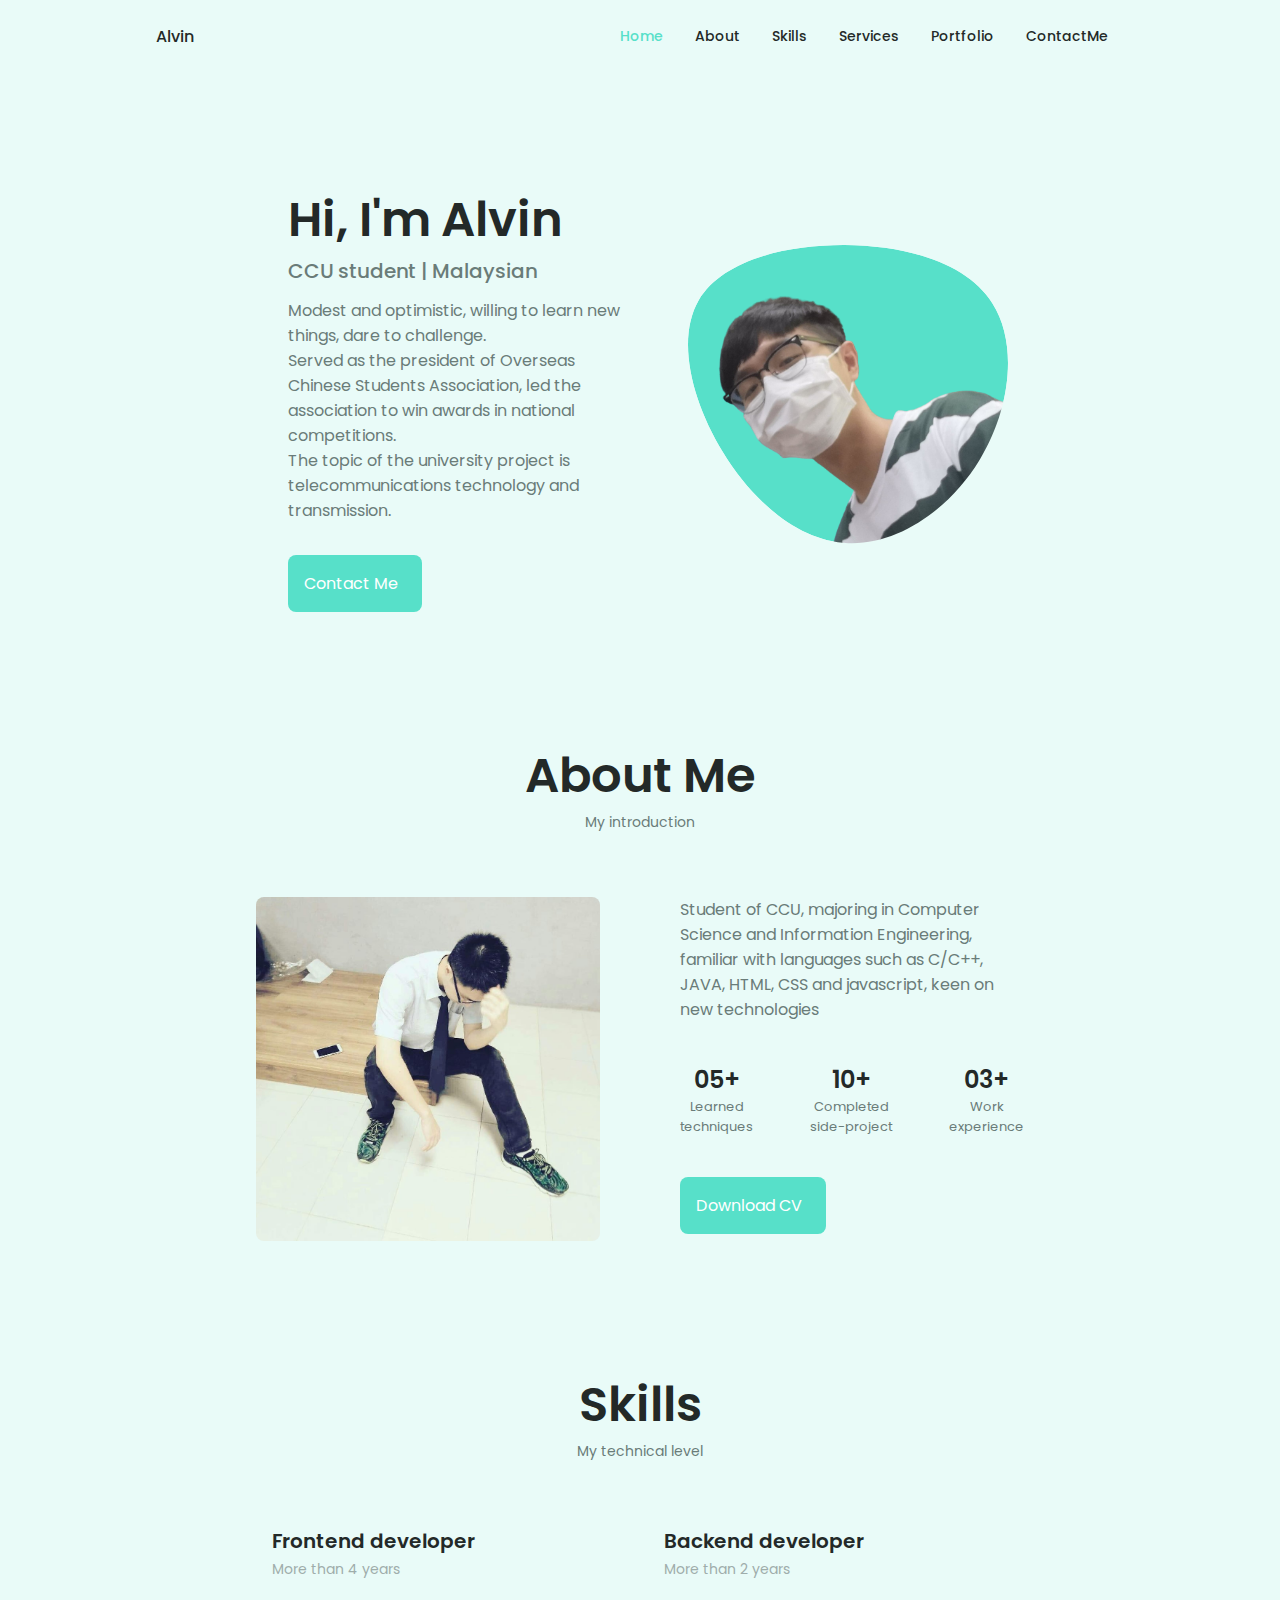
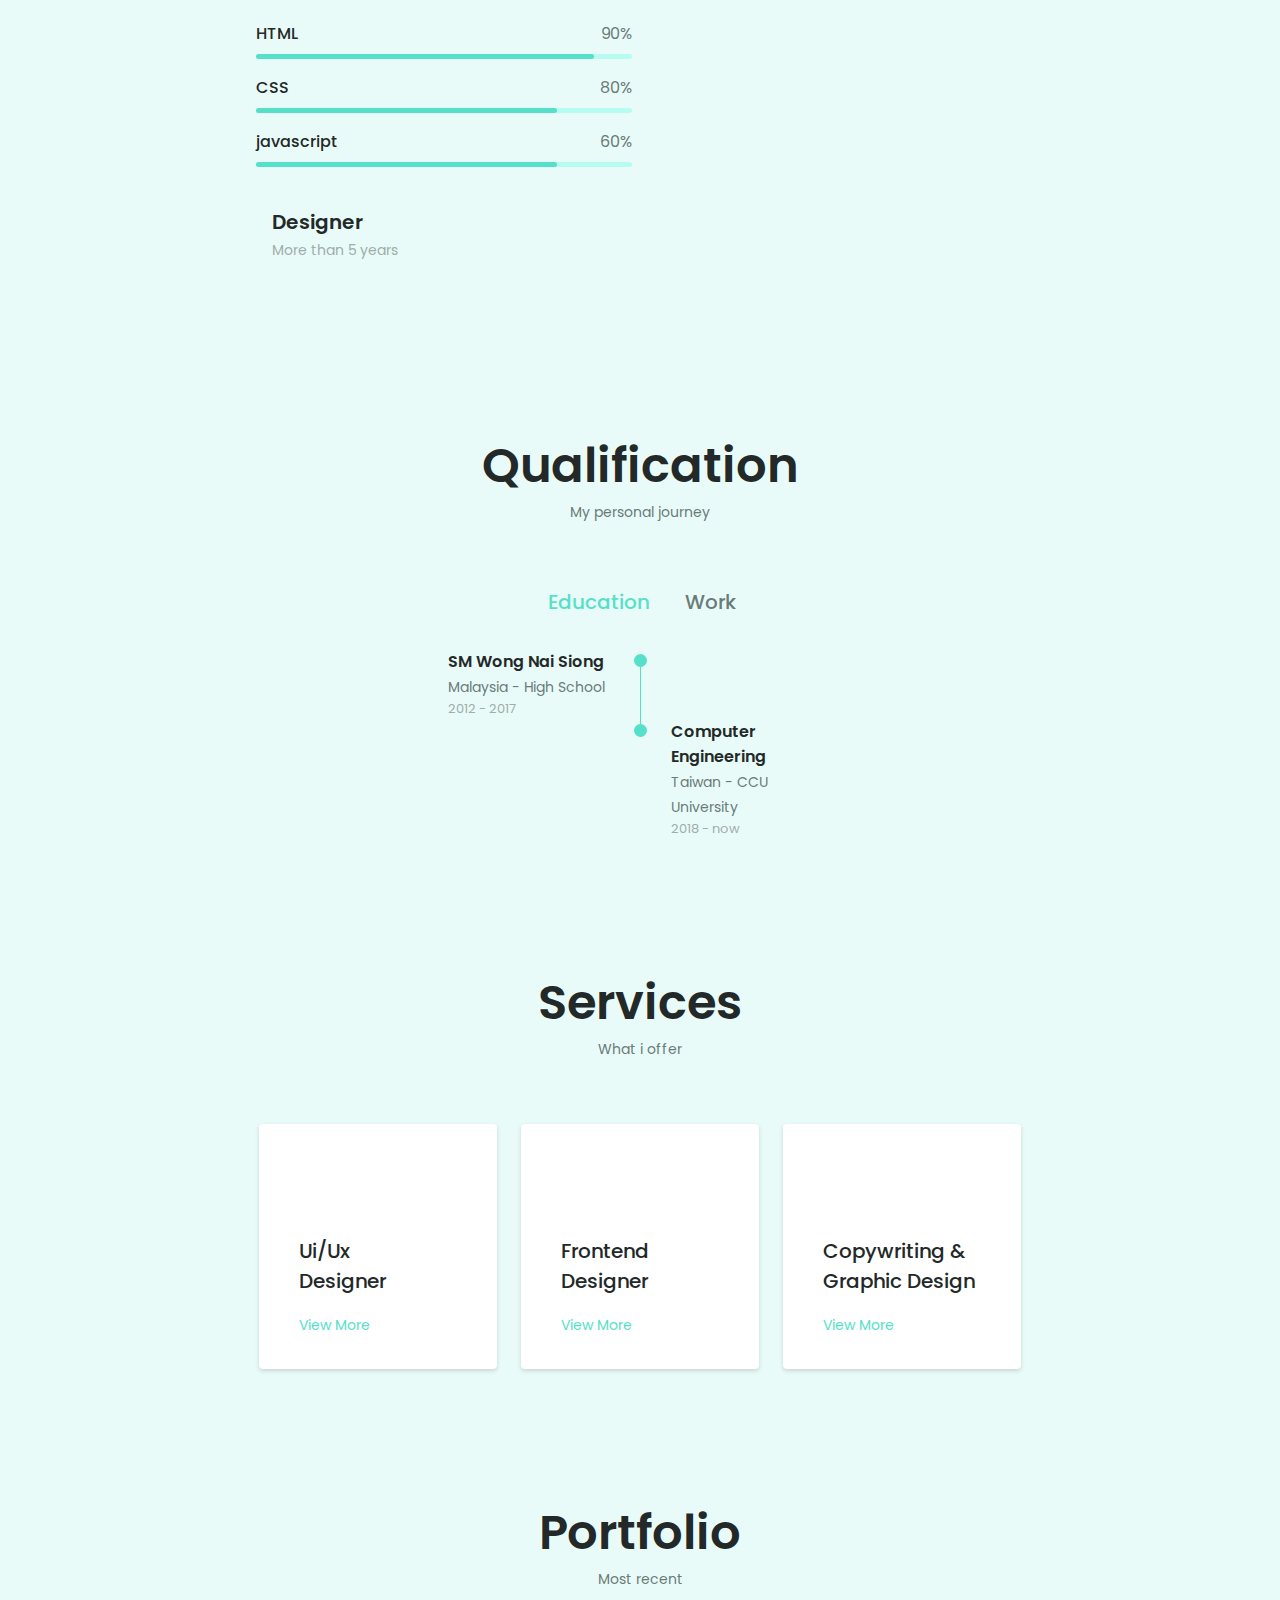
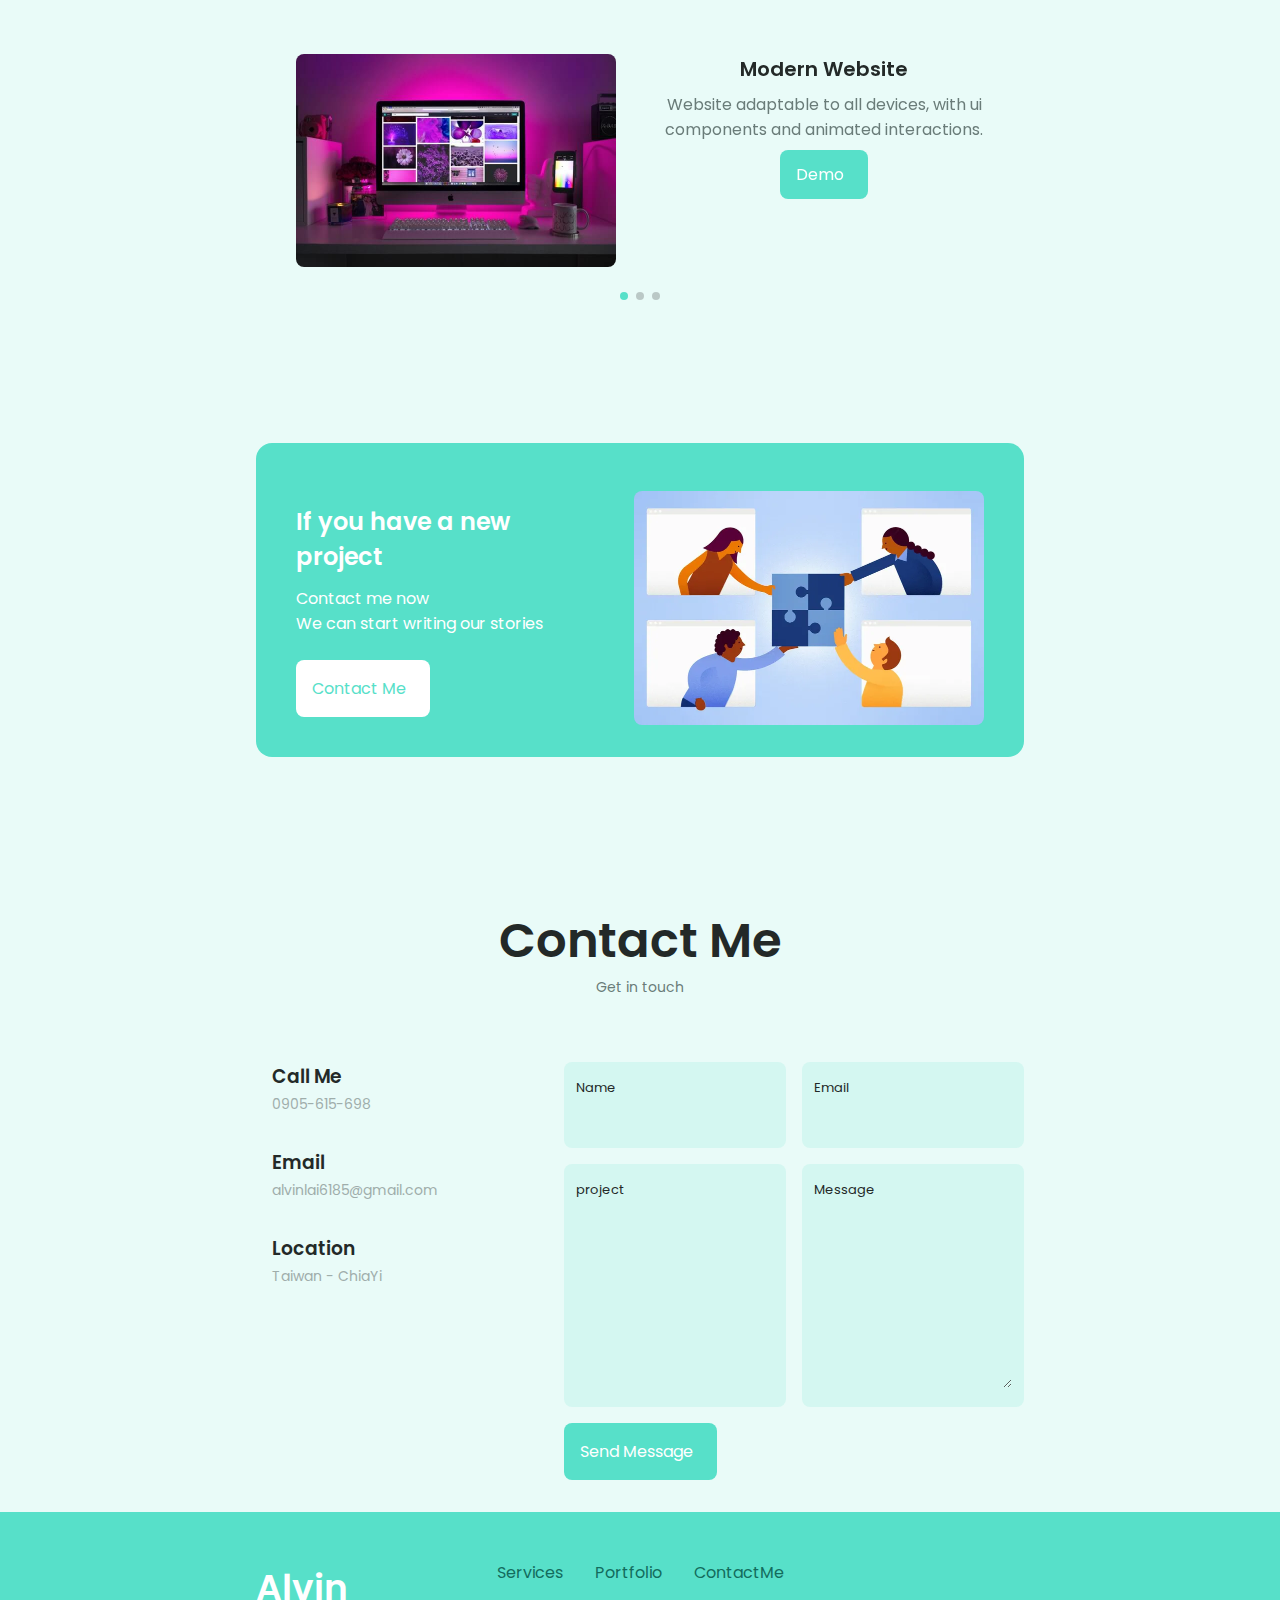
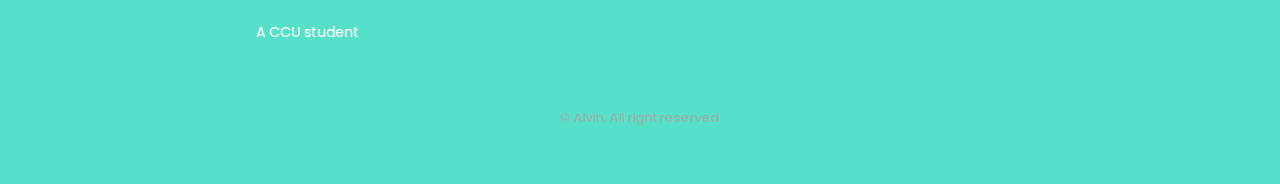
==== commit 347c10fc: "Update index.html" ====
--- a/responsive-portfolio-website-Alvin/index.html
+++ b/responsive-portfolio-website-Alvin/index.html
@@ -216,15 +216,6 @@
                             </div>
                         </div>
 
-                        <div class="skills_data">
-                            <div class="skills_titles">
-                                <h3 class="skills_name">React</h3>
-                                <span class="skills_number">85%</span>
-                            </div>
-                            <div class="skills_bar">
-                                <span class="skills_percentage skills_react"></span>
-                            </div>
-                        </div>
                     </div>
                 </div>
 
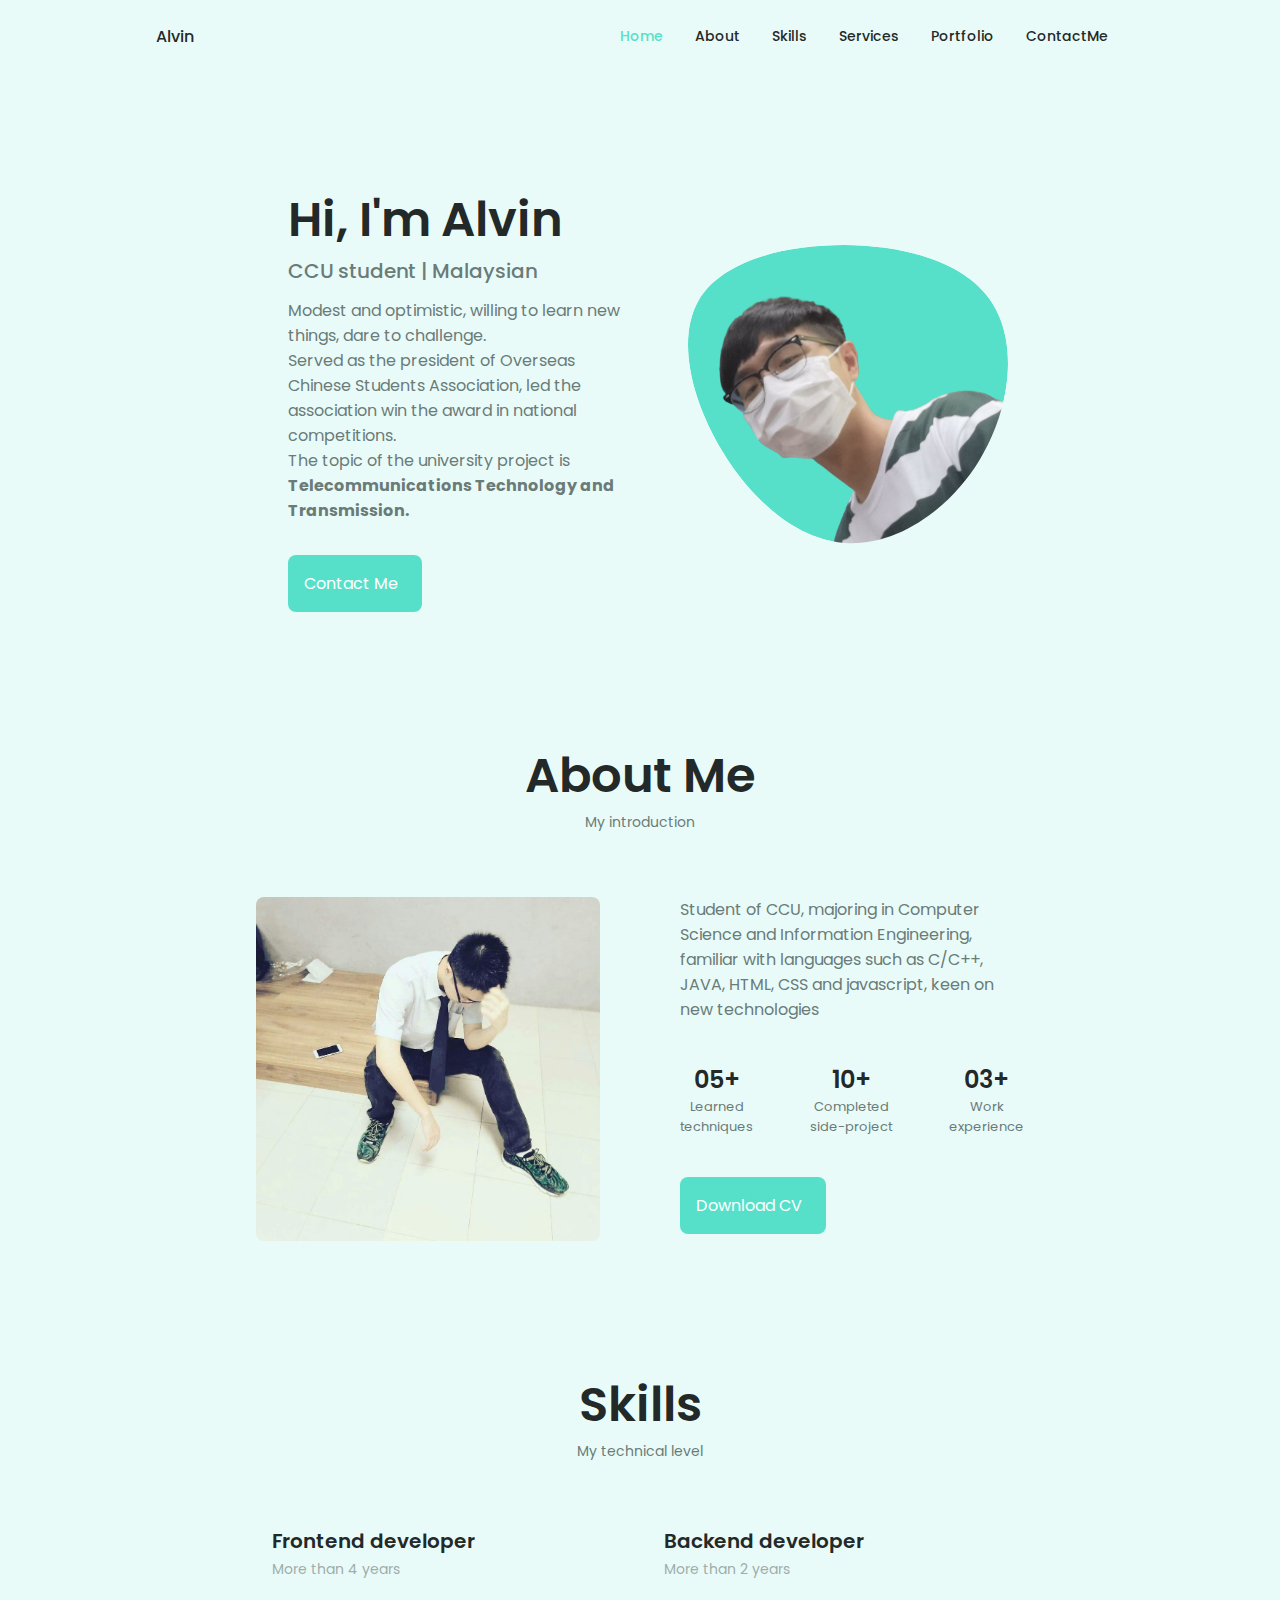
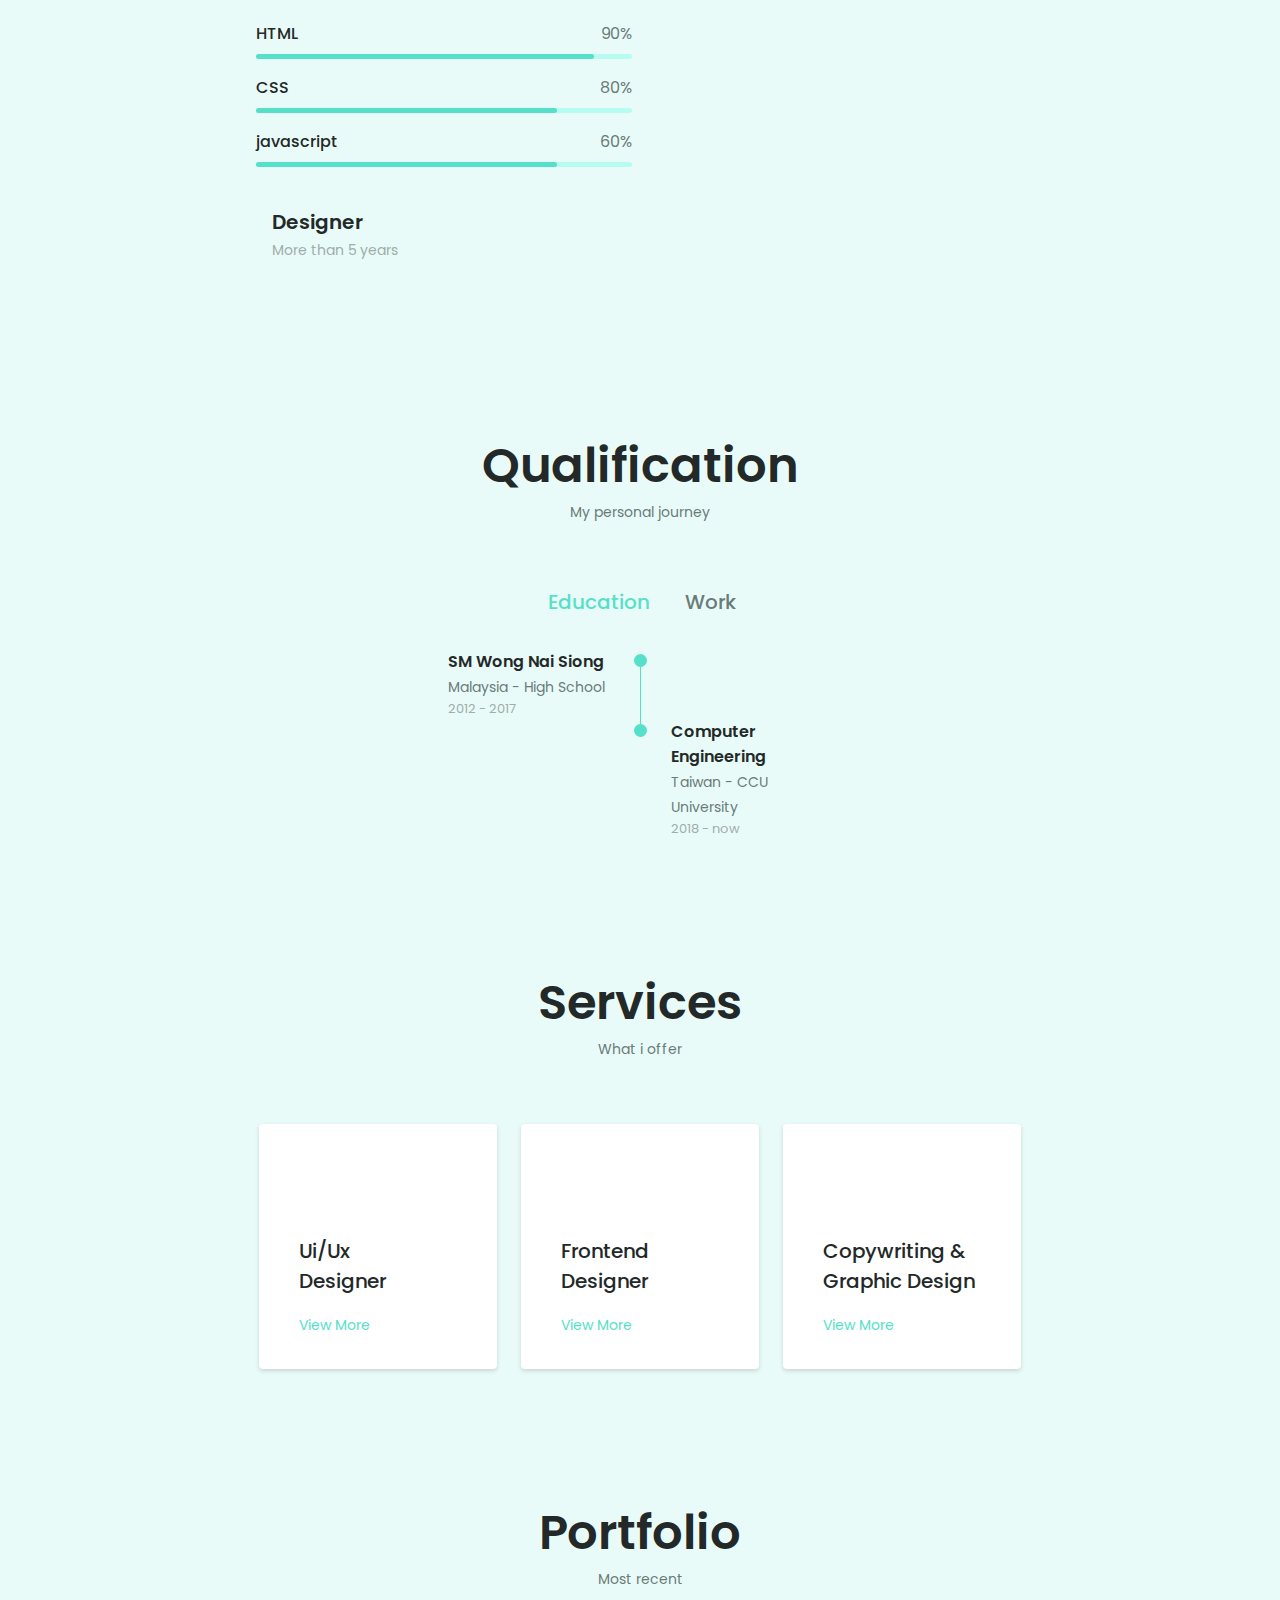
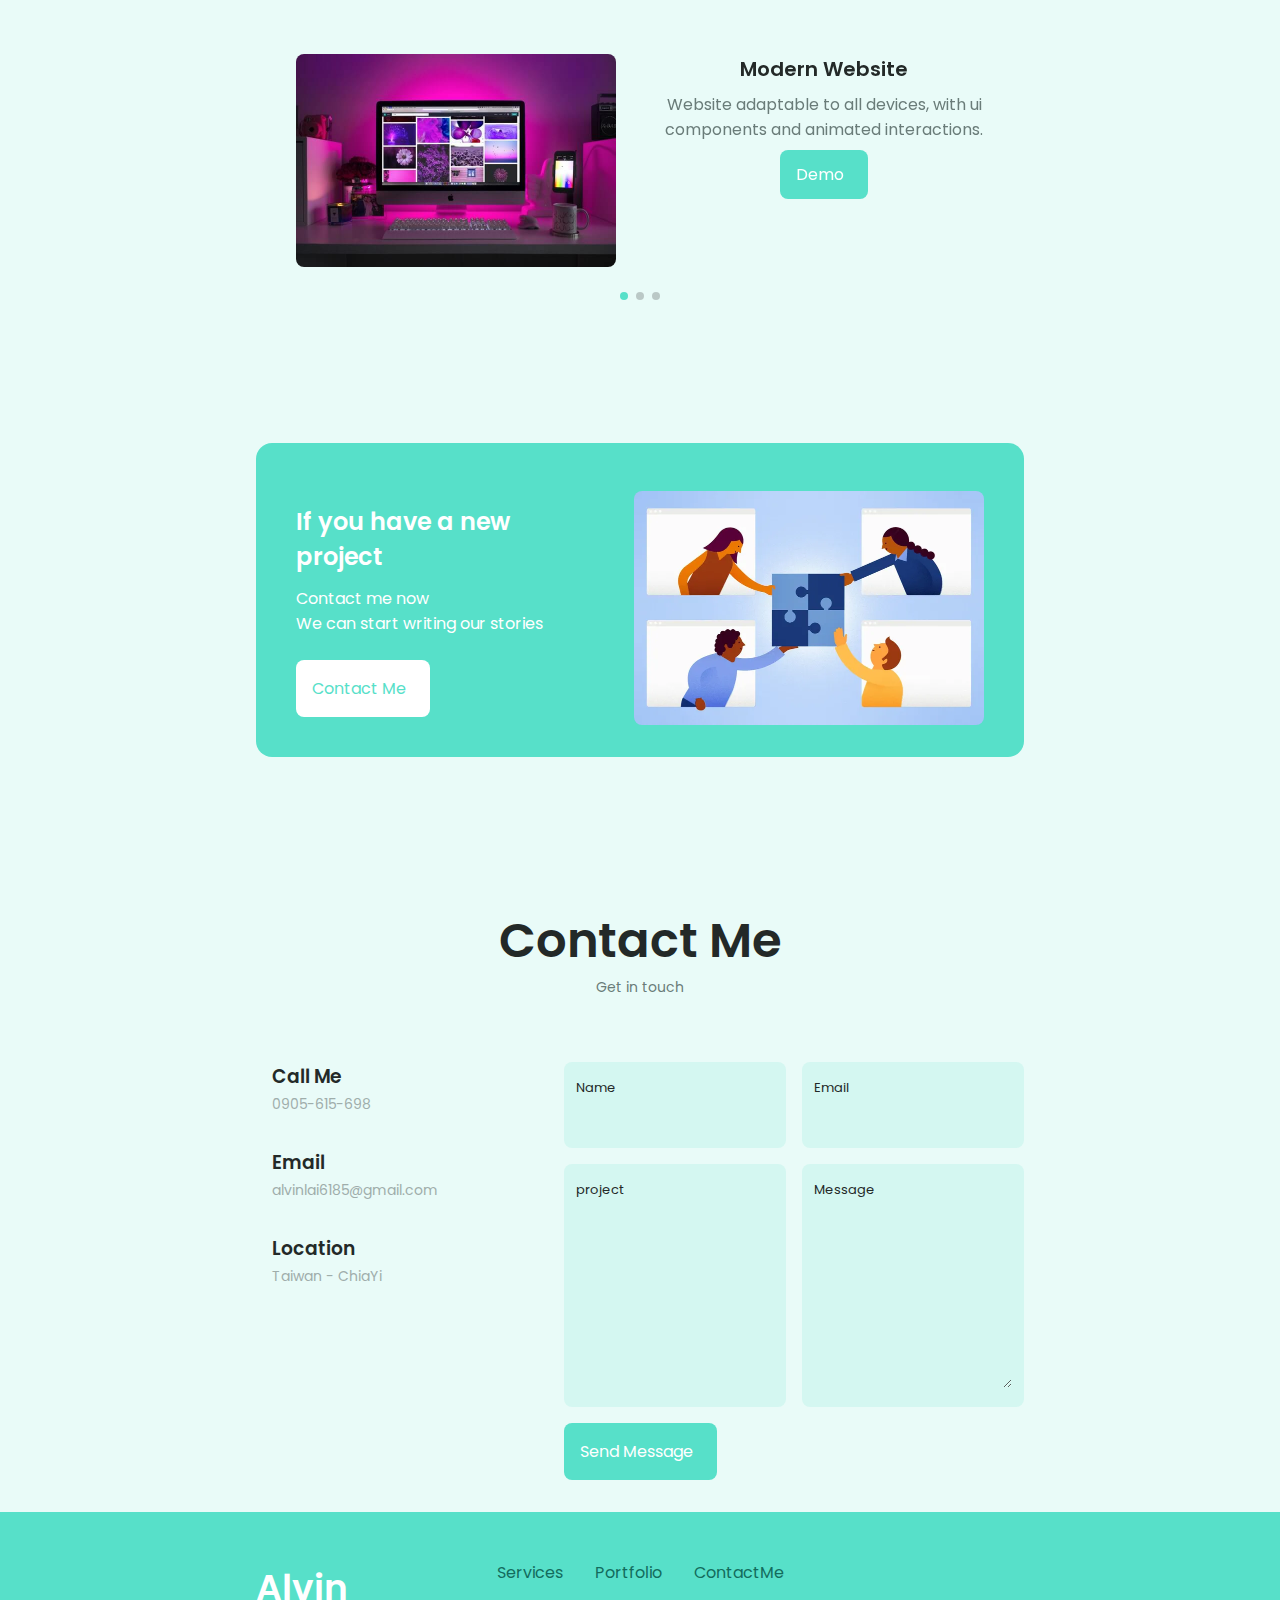
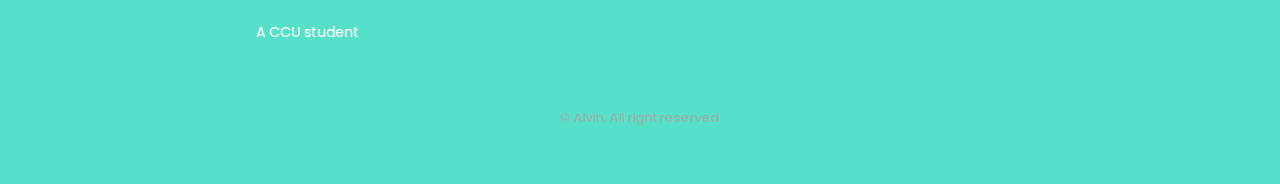
==== commit abf5deaa: "Update index.html" ====
--- a/responsive-portfolio-website-Alvin/index.html
+++ b/responsive-portfolio-website-Alvin/index.html
@@ -114,9 +114,9 @@
                         <h3 class="home_subtitle">CCU student | Malaysian</h3>
                         <p class="home_description">Modest and optimistic, willing to learn new things, dare to
                             challenge.<br>
-                            Served as the president of Overseas Chinese Students Association, led the association to win
-                            awards in national competitions.<br>
-                            The topic of the university project is telecommunications technology and transmission.</p>
+                            Served as the president of Overseas Chinese Students Association, led the association win the
+                            award in national competitions.<br>
+                            The topic of the university project is <b>Telecommunications Technology and Transmission.</b></p>
 
                         <a href="#contact" class="button button--flex">
                             Contact Me<i class="uil uil-message button_icon"></i>
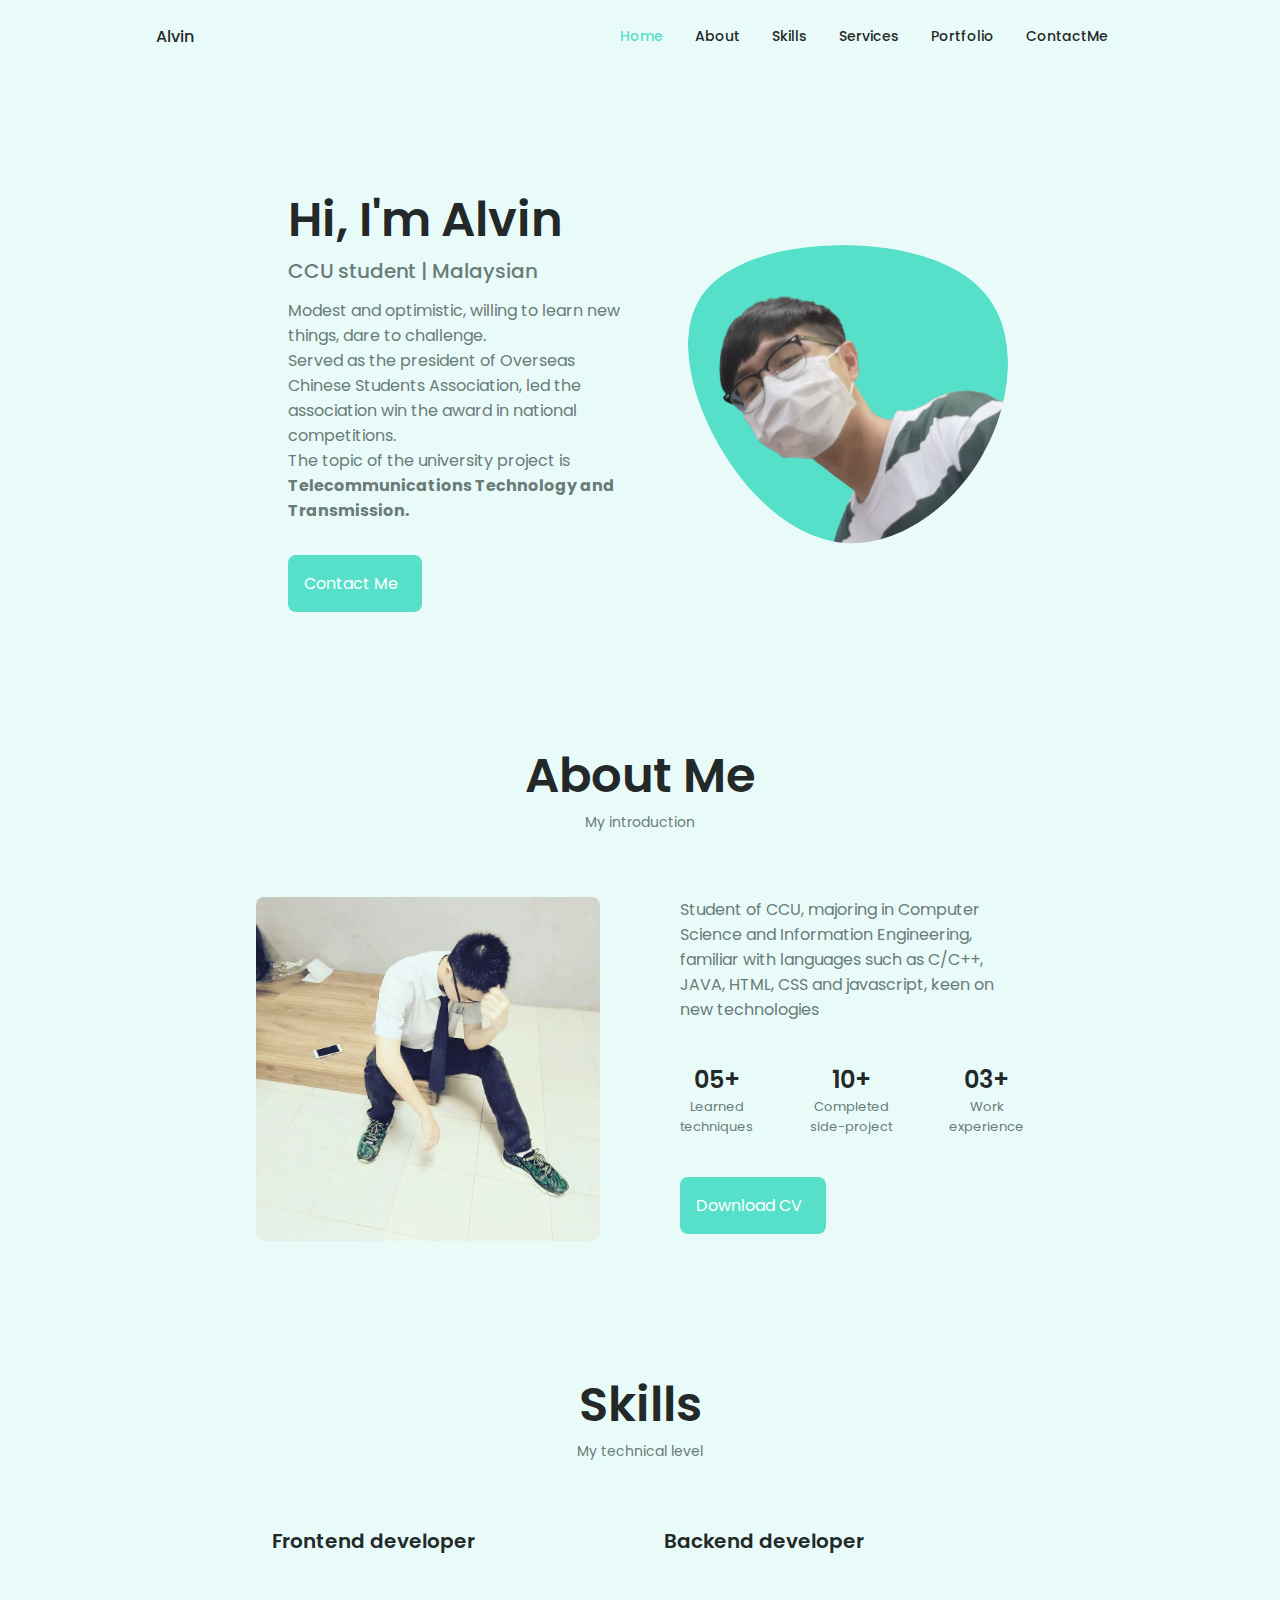
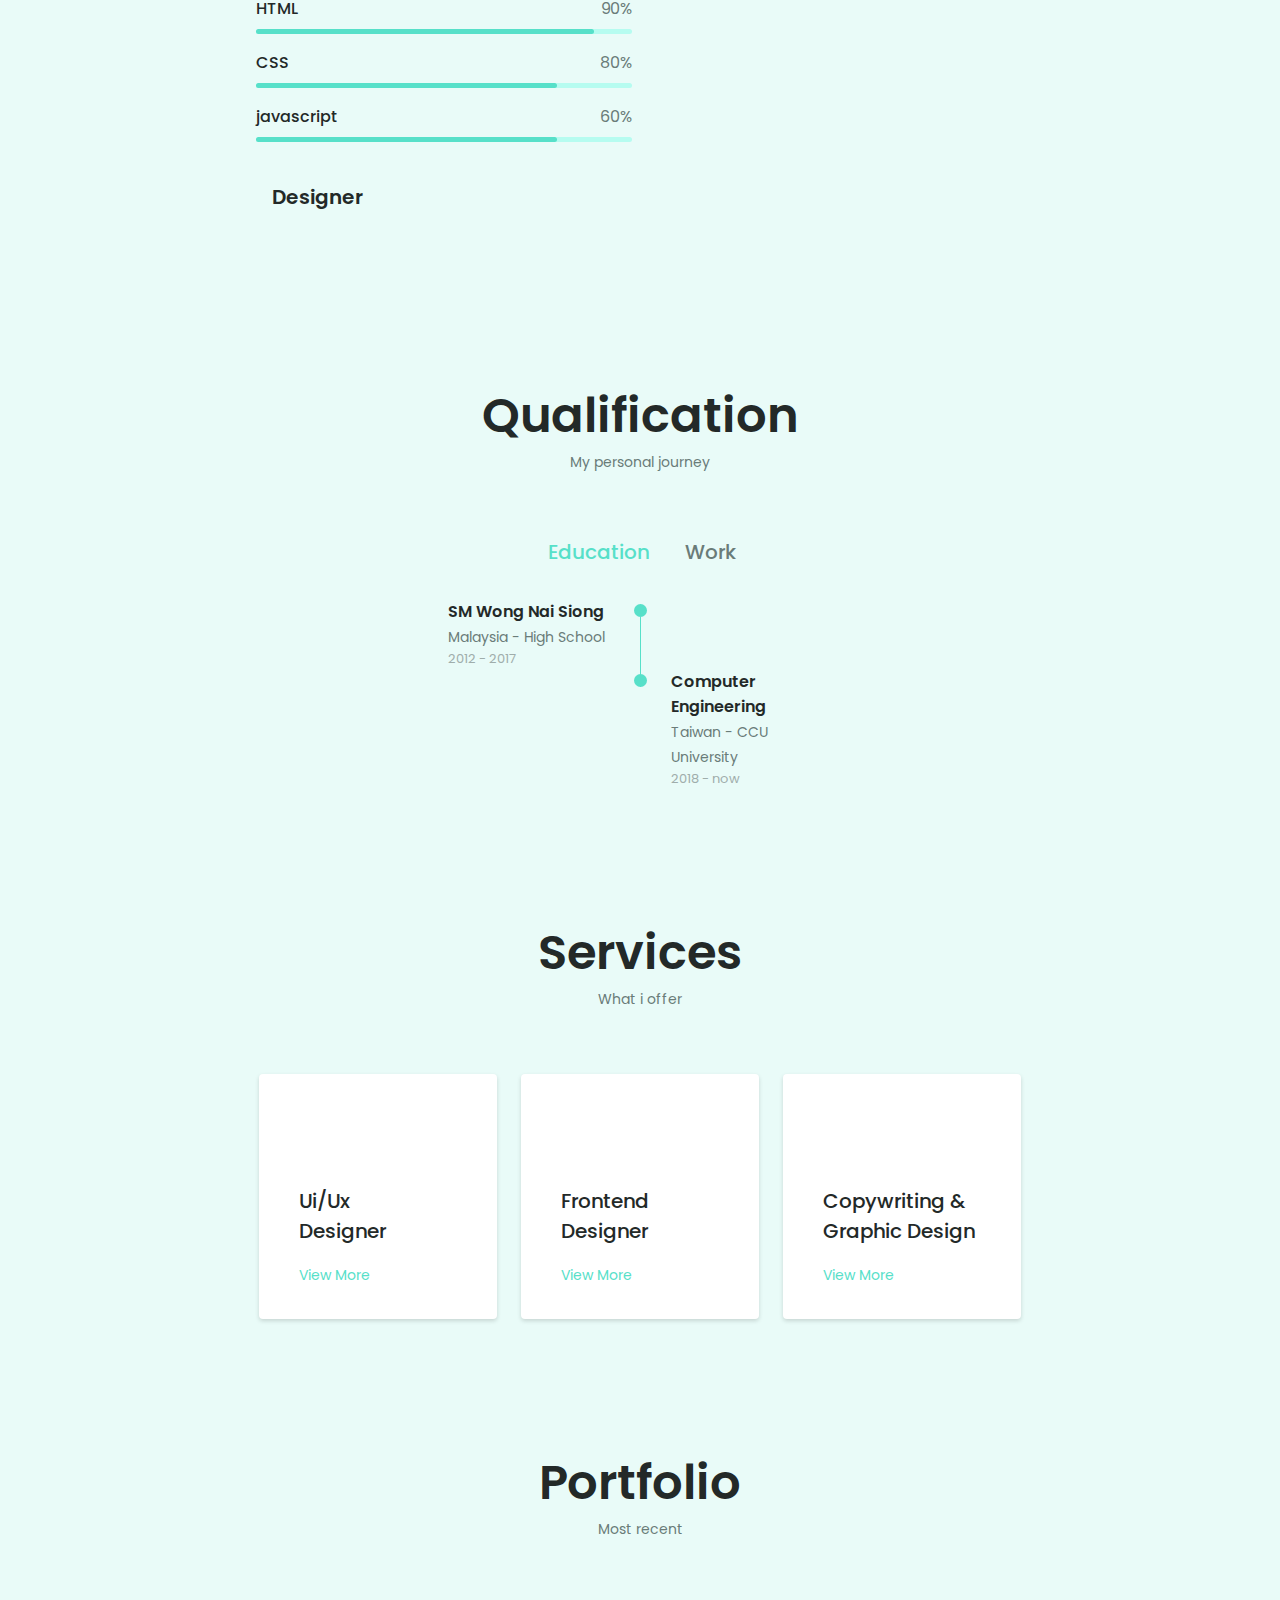
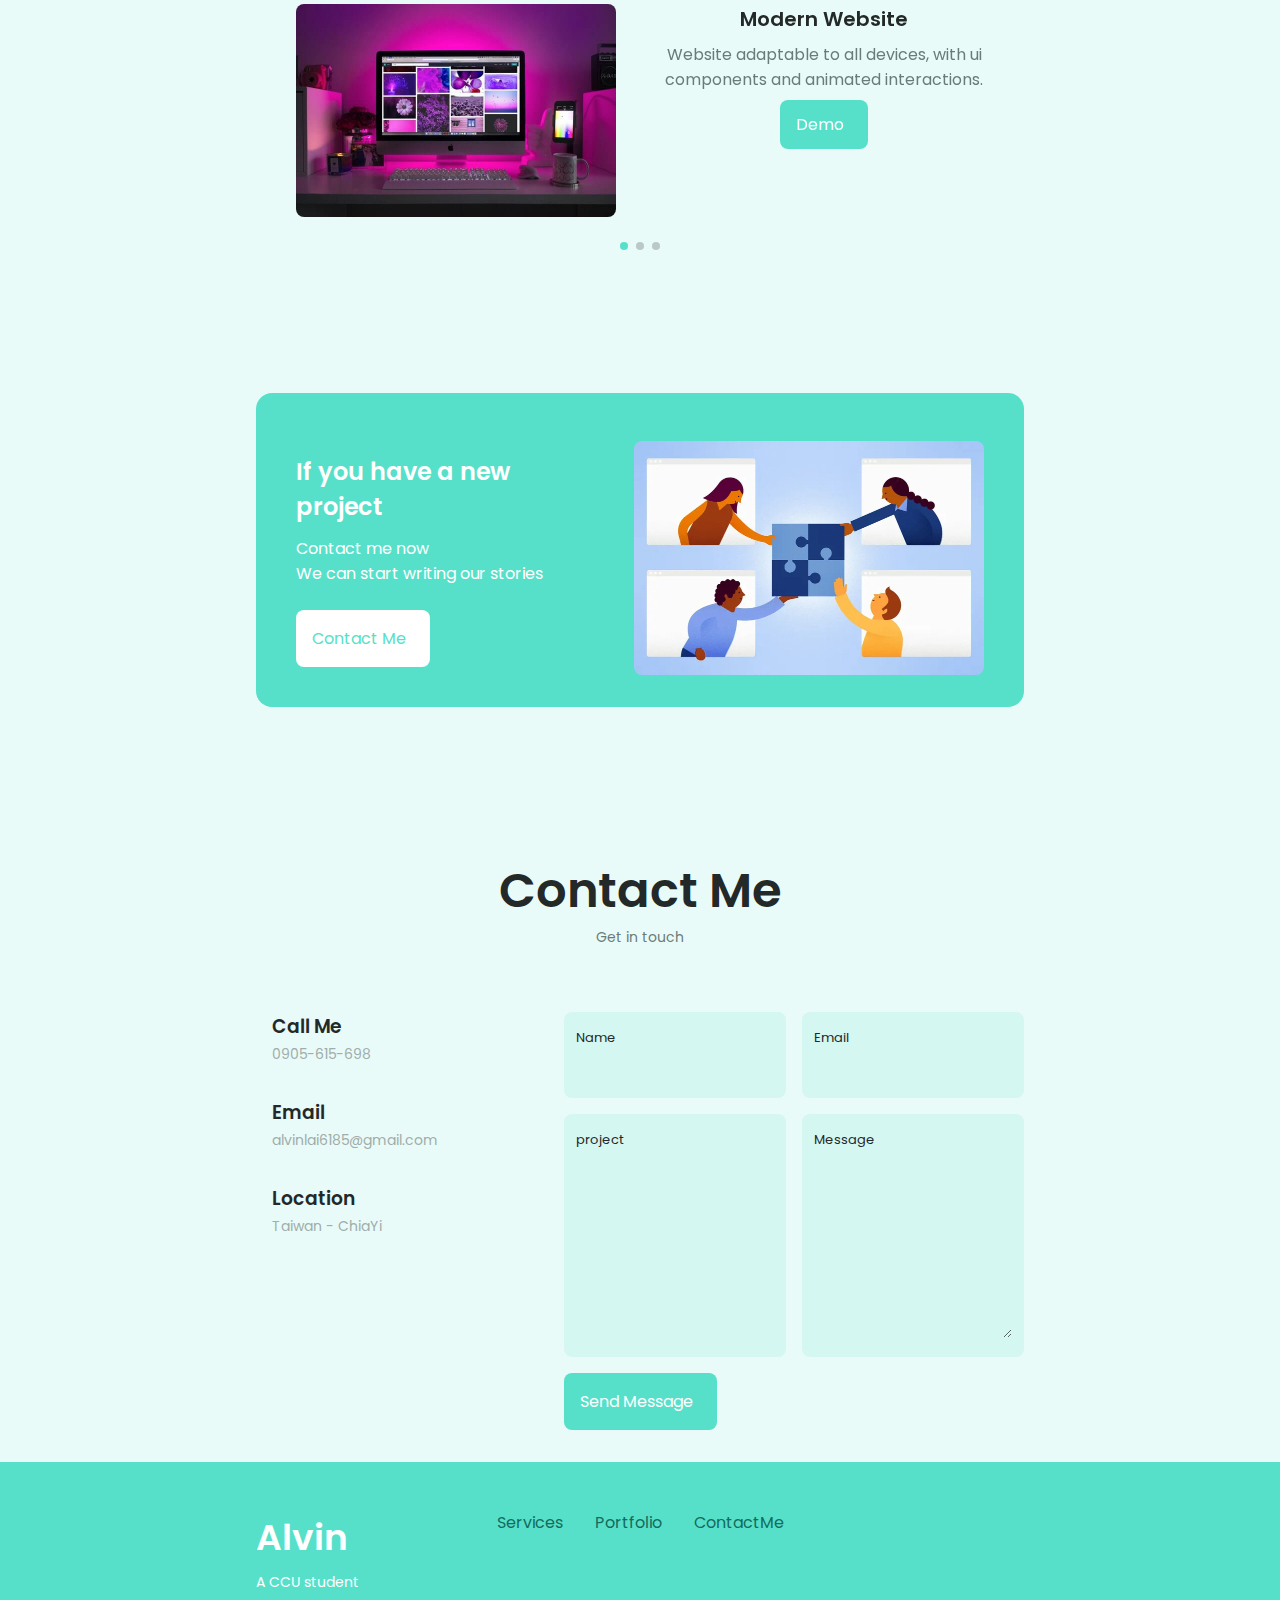
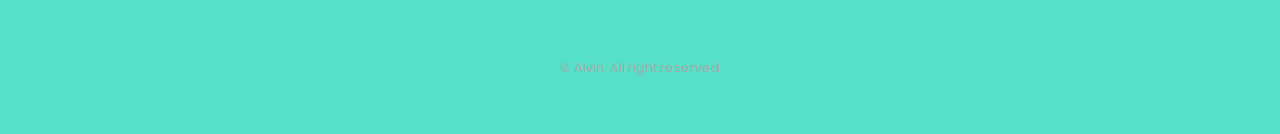
==== commit 06e54147: "Update index.html" ====
--- a/responsive-portfolio-website-Alvin/index.html
+++ b/responsive-portfolio-website-Alvin/index.html
@@ -179,7 +179,7 @@
 
                         <div>
                             <h1 class="skills_title">Frontend developer</h1>
-                            <span class="skills_subtitle">More than 4 years</span>
+                            <!-- <span class="skills_subtitle">More than 4 years</span> -->
                         </div>
 
                         <i class="uil uil-angle-down skills_arrow"></i>
@@ -226,7 +226,7 @@
 
                         <div>
                             <h1 class="skills_title">Backend developer</h1>
-                            <span class="skills_subtitle">More than 2 years</span>
+                            <!--<span class="skills_subtitle">More than 2 years</span>-->
                         </div>
 
                         <i class="uil uil-angle-down skills_arrow"></i>
@@ -272,7 +272,7 @@
 
                         <div>
                             <h1 class="skills_title">Designer</h1>
-                            <span class="skills_subtitle">More than 5 years</span>
+                            <!-- <span class="skills_subtitle">More than 5 years</span> -->
                         </div>
 
                         <i class="uil uil-angle-down skills_arrow"></i>
